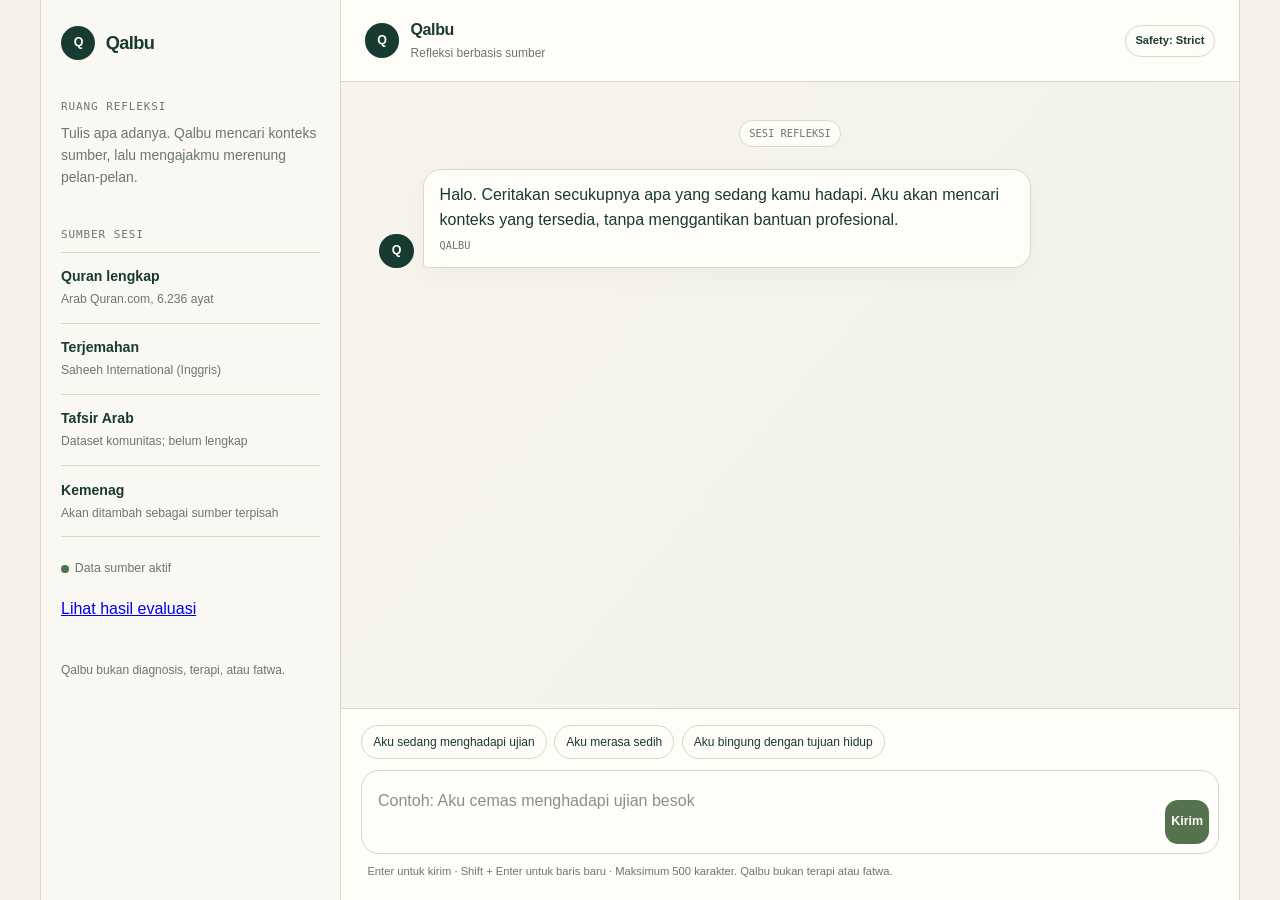
==== frontend/index.html @ 784495c4 "Build grounded Quran reflection RAG" ====
<!doctype html>
<html lang="id">
<head>
  <meta charset="utf-8"><meta name="viewport" content="width=device-width, initial-scale=1"><meta name="theme-color" content="#173A31"><meta name="google" content="notranslate">
  <title>Qalbu — Ruang refleksi</title>
  <style>
    :root{--canvas:#f4f1e9;--paper:#fffdf8;--ink:#173a31;--moss:#55724e;--mist:#e8efe2;--line:#d8d8cc;--muted:#6b776f;--alert:#8a4a44}*{box-sizing:border-box}html{background:var(--canvas)}body{margin:0;color:var(--ink);font:16px/1.55 Geist,ui-sans-serif,sans-serif}button,textarea{font:inherit}button{cursor:pointer}button:focus-visible,textarea:focus-visible{outline:3px solid #aabf9d;outline-offset:3px}.app{width:min(1200px,calc(100% - 48px));min-height:100dvh;margin:auto;display:grid;grid-template-columns:300px minmax(0,1fr);border-inline:1px solid var(--line);background:var(--paper)}
    .sidebar{padding:1.6rem 1.25rem;border-right:1px solid var(--line);background:#faf8f2}.brand{display:flex;align-items:center;gap:.65rem;color:var(--ink);font-weight:700;font-size:1.14rem;letter-spacing:-.035em;text-decoration:none}.brand-mark,.avatar{display:grid;place-items:center;flex:0 0 auto;width:2.15rem;height:2.15rem;border-radius:50%;background:var(--ink);color:var(--paper);font-size:.78rem;font-weight:700}.sidebar-title{margin:2.35rem 0 .55rem;color:var(--muted);font-family:"Geist Mono",monospace;font-size:.69rem;letter-spacing:.08em;text-transform:uppercase}.sidebar-copy{margin:0 0 1.5rem;color:var(--muted);font-size:.87rem}.source-list{margin:0;padding:0;list-style:none;border-top:1px solid var(--line)}.source-list li{padding:.85rem 0;border-bottom:1px solid var(--line)}.source-list strong,.source-list span{display:block}.source-list strong{font-size:.88rem;font-weight:600}.source-list span{margin-top:.14rem;color:var(--muted);font-size:.76rem}.source-state{display:inline-flex;align-items:center;gap:.38rem;margin-top:1.4rem;color:var(--muted);font-size:.77rem}.dot{width:.48rem;height:.48rem;border-radius:50%;background:var(--moss)}.sidebar-foot{margin-top:2.5rem;color:var(--muted);font-size:.75rem}
    .chat{min-width:0;display:grid;grid-template-rows:auto minmax(0,1fr) auto;min-height:100dvh}.chat-header{display:flex;align-items:center;justify-content:space-between;gap:1rem;min-height:82px;padding:1rem 1.5rem;border-bottom:1px solid var(--line)}.chat-person{display:flex;align-items:center;gap:.7rem;min-width:0}.chat-person h1{margin:0;font-size:1rem;letter-spacing:-.025em}.chat-person p{margin:.06rem 0 0;color:var(--muted);font-size:.75rem}.privacy{color:var(--muted);font-family:"Geist Mono",monospace;font-size:.67rem;white-space:nowrap}.conversation{min-height:0;overflow:auto;padding:clamp(1.3rem,3vw,2.4rem);background:linear-gradient(130deg,#f7f4ed,#f1f3eb)}.day{width:max-content;margin:0 auto 1.4rem;padding:.25rem .6rem;border:1px solid var(--line);border-radius:999px;color:var(--muted);background:var(--paper);font-family:"Geist Mono",monospace;font-size:.65rem}
    .message-row{display:flex;align-items:flex-end;gap:.55rem;margin:.8rem 0;animation:arrive .2s ease both}.message-row.user{justify-content:flex-end}.bubble{max-width:min(78%,38rem);border:1px solid var(--line);border-radius:18px 18px 18px 4px;background:var(--paper);padding:.82rem 1rem;box-shadow:0 8px 24px rgba(23,58,49,.04)}.user .bubble{border-color:var(--moss);border-radius:18px 18px 4px 18px;background:var(--moss);color:#fffdf8;box-shadow:none}.bubble p{margin:0;white-space:pre-wrap}.meta{display:block;margin-top:.35rem;color:var(--muted);font-family:ui-monospace,monospace;font-size:.64rem}.user .meta{color:#e0ebd8;text-align:right}.response-kicker{margin-bottom:.35rem;color:var(--moss);font-family:ui-monospace,monospace;font-size:.67rem;letter-spacing:.06em;text-transform:uppercase}.references{margin-top:1rem;padding-top:.75rem;border-top:1px solid var(--line)}.references-title{color:var(--muted);font-size:.72rem;font-weight:600}.reference{display:flex;justify-content:space-between;gap:1rem;padding:.55rem 0;border-bottom:1px solid #ece9df;font-size:.8rem}.reference small{color:var(--muted);font-family:ui-monospace,monospace;white-space:nowrap}.evidence{margin-top:.8rem;border:1px solid var(--line);border-radius:12px;background:#faf9f4;overflow:hidden}.evidence-head{display:flex;justify-content:space-between;gap:1rem;padding:.65rem .75rem;border-bottom:1px solid var(--line);font-size:.78rem;font-weight:600}.evidence-head small{color:var(--muted);font-family:ui-monospace,monospace;font-size:.67rem}.arabic{margin:0;padding:.9rem .85rem;color:#173a31;border-bottom:1px solid var(--line);font-family:"Noto Naskh Arabic",Amiri,serif;font-size:1.6rem;line-height:2.1;text-align:right}.translation{margin:0;padding:.8rem .85rem;border-bottom:1px solid var(--line);color:#30483f;line-height:1.7}.tafsir{padding:.7rem .85rem}.tafsir summary{color:var(--muted);cursor:pointer;font-size:.75rem;font-weight:600}.tafsir p{margin:.55rem 0 0;color:#30483f;line-height:1.7}.evidence-status{display:block;padding:.5rem .75rem;color:var(--muted);background:#f2f1eb;font-size:.68rem}.crisis{border-left:4px solid var(--alert);background:#f5e7e3}.safety-status{display:inline-flex;align-items:center;min-height:32px;padding:.3rem .6rem;border:1px solid var(--line);border-radius:999px;color:var(--ink);font-size:.7rem;font-weight:600}
    .composer{padding:1rem 1.25rem 1.25rem;border-top:1px solid var(--line);background:var(--paper)}.suggestions{display:flex;flex-wrap:wrap;gap:.45rem;margin:0 0 .7rem}.suggestion{min-height:34px;border:1px solid var(--line);border-radius:999px;background:transparent;color:var(--ink);padding:.26rem .7rem;font-size:.75rem}.suggestion:hover{border-color:var(--moss);background:var(--mist)}.composer-box{display:flex;align-items:flex-end;gap:.7rem;padding:.55rem;border:1px solid var(--line);border-radius:18px;background:#fffefa}textarea{display:block;flex:1;min-height:44px;max-height:150px;resize:none;border:0;outline:0;background:transparent;color:var(--ink);padding:.55rem .45rem;line-height:1.45}textarea::placeholder{color:#879087;opacity:1}.send{display:grid;place-items:center;min-width:44px;min-height:44px;border:0;border-radius:13px;background:var(--moss);color:#fffdf8;font-size:.78rem;font-weight:700;transition:transform .12s ease,opacity .12s ease}.send:active{transform:translateY(1px)}.send:disabled{cursor:wait;opacity:.6}.hint{display:block;margin:.55rem .4rem 0;color:var(--muted);font-size:.7rem}.error{color:var(--alert)}.retry{margin-top:.75rem;min-height:34px;border:1px solid #be857e;border-radius:9px;background:transparent;color:var(--alert);padding:.35rem .65rem;font-size:.78rem}.skeleton .bone{height:.72rem;margin:.55rem 0;border-radius:99px;background:linear-gradient(90deg,#e6e9df,#f1f2ed,#e6e9df);background-size:200% 100%;animation:shimmer 1.8s ease infinite}.skeleton .bone:nth-child(2){width:84%}.skeleton .bone:nth-child(3){width:58%}@keyframes arrive{from{opacity:0;transform:translateY(8px)}to{opacity:1;transform:translateY(0)}}@keyframes shimmer{to{background-position:-200% 0}}
    @media(max-width:767px){.app{width:100%;display:block;border:0}.sidebar{display:none}.chat{min-height:100dvh}.chat-header{min-height:72px;padding-inline:1rem}.privacy{display:none}.conversation{padding:1rem}.bubble{max-width:88%}.composer{padding:.75rem}.suggestions{flex-wrap:nowrap;overflow:auto;padding-bottom:.15rem}.suggestion{white-space:nowrap;flex:0 0 auto}}@media(prefers-reduced-motion:reduce){*,*::before,*::after{animation-duration:.01ms!important;transition-duration:.01ms!important}}.sr-only{position:absolute;width:1px;height:1px;padding:0;margin:-1px;overflow:hidden;clip:rect(0,0,0,0);white-space:nowrap;border:0}
  </style>
</head>
<body>
  <main class="app">
    <aside class="sidebar" aria-label="Informasi Qalbu">
      <a class="brand" href="/" aria-label="Qalbu, beranda"><span class="brand-mark">Q</span>Qalbu</a>
      <p class="sidebar-title">Ruang refleksi</p><p class="sidebar-copy">Tulis apa adanya. Qalbu mencari konteks sumber, lalu mengajakmu merenung pelan-pelan.</p>
      <p class="sidebar-title">Sumber sesi</p>
      <ul class="source-list"><li><strong>Quran lengkap</strong><span>Arab Quran.com, 6.236 ayat</span></li><li><strong>Terjemahan</strong><span>Saheeh International (Inggris)</span></li><li><strong>Tafsir Arab</strong><span>Dataset komunitas; belum lengkap</span></li><li><strong>Kemenag</strong><span>Akan ditambah sebagai sumber terpisah</span></li></ul>
      <span class="source-state"><i class="dot" aria-hidden="true"></i>Data sumber aktif</span><p><a href="/evaluation.html">Lihat hasil evaluasi</a></p><p class="sidebar-foot">Qalbu bukan diagnosis, terapi, atau fatwa.</p>
    </aside>
    <section class="chat" aria-labelledby="chat-title">
      <header class="chat-header"><div class="chat-person"><span class="avatar" aria-hidden="true">Q</span><div><h1 id="chat-title">Qalbu</h1><p>Refleksi berbasis sumber</p></div></div><span class="safety-status">Safety: Strict</span></header>
      <div class="conversation" id="conversation" aria-live="polite"><div class="day">SESI REFLEKSI</div><article class="message-row assistant"><span class="avatar" aria-hidden="true">Q</span><div class="bubble"><p>Halo. Ceritakan secukupnya apa yang sedang kamu hadapi. Aku akan mencari konteks yang tersedia, tanpa menggantikan bantuan profesional.</p><small class="meta">QALBU</small></div></article><div id="result"></div></div>
      <form class="composer" id="chat-form"><div class="suggestions" aria-label="Contoh refleksi"><button class="suggestion" type="button">Aku sedang menghadapi ujian</button><button class="suggestion" type="button">Aku merasa sedih</button><button class="suggestion" type="button">Aku bingung dengan tujuan hidup</button></div><label class="sr-only" for="message">Ceritakan secukupnya</label><div class="composer-box"><textarea id="message" name="message" maxlength="500" placeholder="Contoh: Aku cemas menghadapi ujian besok"></textarea><button class="send" id="send" type="submit" aria-label="Kirim refleksi">Kirim</button></div><span class="hint">Enter untuk kirim · Shift + Enter untuk baris baru · Maksimum 500 karakter. Qalbu bukan terapi atau fatwa.</span></form>
    </section>
  </main>
  <script>
    const form=document.querySelector('#chat-form'),message=document.querySelector('#message'),send=document.querySelector('#send'),result=document.querySelector('#result'),conversation=document.querySelector('#conversation');let lastMessage='',pendingRow=null,history=[];
    function resize(){message.style.height='auto';message.style.height=Math.min(150,Math.max(44,message.scrollHeight))+'px'}function scrollToLatest(){conversation.scrollTop=conversation.scrollHeight}function row(kind){const item=document.createElement('article');item.className='message-row '+kind;return item}
    function addUser(text){const item=row('user'),bubble=document.createElement('div'),copy=document.createElement('p'),meta=document.createElement('small');bubble.className='bubble';copy.textContent=text;meta.className='meta';meta.textContent='KAMU';bubble.append(copy,meta);item.append(bubble);result.before(item);scrollToLatest()}
    function clearPending(){if(pendingRow){pendingRow.remove();pendingRow=null}}
    function loading(){clearPending();const item=row('assistant'),avatar=document.createElement('span'),bubble=document.createElement('div');avatar.className='avatar';avatar.setAttribute('aria-hidden','true');avatar.textContent='Q';bubble.className='bubble skeleton';bubble.setAttribute('aria-label','Qalbu sedang menyiapkan refleksi');bubble.innerHTML='<div class="bone"></div><div class="bone"></div><div class="bone"></div>';item.append(avatar,bubble);result.before(item);pendingRow=item;scrollToLatest()}
    function renderResponse(data){clearPending();const item=row('assistant'),avatar=document.createElement('span'),bubble=document.createElement('div'),kicker=document.createElement('div'),answer=document.createElement('p'),meta=document.createElement('small'),references=data.references||[],evidence=data.evidence||[],hasSources=references.length>0||evidence.length>0||Boolean(data.safety_note);avatar.className='avatar';avatar.setAttribute('aria-hidden','true');avatar.textContent='Q';bubble.className='bubble';kicker.className='response-kicker';kicker.textContent='Ruang refleksi';answer.className='reflection-text';answer.textContent=data.answer||'';bubble.append(kicker,answer);if(hasSources){const refs=document.createElement('section'),title=document.createElement('div');refs.className='references';title.className='references-title';title.textContent='Dasar refleksi';refs.append(title);references.forEach(ref=>{const reference=document.createElement('div'),name=document.createElement('span'),ayah=document.createElement('small');reference.className='reference';name.textContent=ref.surah_name;ayah.textContent=ref.ayah_start===ref.ayah_end?'Ayat '+ref.ayah_start:'Ayat '+ref.ayah_start+'–'+ref.ayah_end;reference.append(name,ayah);refs.append(reference)});evidence.forEach(source=>{const card=document.createElement('section'),head=document.createElement('div'),name=document.createElement('span'),ayah=document.createElement('small'),arabic=document.createElement('blockquote'),translation=document.createElement('p'),tafsir=document.createElement('details'),summary=document.createElement('summary'),tafsirText=document.createElement('p'),status=document.createElement('small');card.className='evidence';head.className='evidence-head';name.textContent='Al-Qur’an · '+source.surah_name;ayah.textContent=source.surah_number+':'+source.ayah_start+(source.ayah_end!==source.ayah_start?'–'+source.ayah_end:'');head.append(name,ayah);arabic.className='arabic';arabic.lang='ar';arabic.dir='rtl';arabic.translate=false;arabic.textContent=source.arabic_text||'Teks Arab tidak tersedia pada sumber ini.';translation.className='translation';translation.lang=source.translation_language||'en';translation.textContent=source.translation?(source.translation_name||'English translation')+': '+source.translation:'Translation belum tersedia pada sumber ini.';tafsir.className='tafsir';summary.textContent='Baca tafsir sumber';tafsirText.textContent=source.tafsir||'Tafsir tidak tersedia pada sumber ini.';tafsir.append(summary,tafsirText);status.className='evidence-status';status.textContent=source.source_status;card.append(head,arabic,translation,tafsir,status);refs.append(card)});if(data.safety_note){const note=document.createElement('small');note.className='evidence-status';note.textContent=data.safety_note;refs.append(note)}bubble.append(refs)}meta.className='meta';meta.textContent='QALBU';bubble.append(meta);item.append(avatar,bubble);result.before(item);scrollToLatest()}
    function renderError(text){clearPending();const item=row('assistant'),avatar=document.createElement('span'),bubble=document.createElement('div'),copy=document.createElement('p'),retry=document.createElement('button');avatar.className='avatar';avatar.setAttribute('aria-hidden','true');avatar.textContent='Q';bubble.className='bubble error';copy.textContent=text;retry.className='retry';retry.type='button';retry.textContent='Coba lagi';retry.onclick=()=>submit(lastMessage);bubble.append(copy,retry);item.append(avatar,bubble);result.before(item);scrollToLatest()}
    function renderCrisis(data){clearPending();const item=row('assistant'),avatar=document.createElement('span'),bubble=document.createElement('div'),title=document.createElement('strong'),copy=document.createElement('p');avatar.className='avatar';avatar.setAttribute('aria-hidden','true');avatar.textContent='Q';bubble.className='bubble crisis';bubble.setAttribute('role','alert');title.textContent='Bantuan segera';copy.textContent=data.message;if(data.tel){const call=document.createElement('a');call.className='retry';call.href=data.tel;call.textContent='Hubungi '+data.crisis_line;bubble.append(title,copy,call)}else{bubble.append(title,copy)}item.append(avatar,bubble);result.before(item);title.tabIndex=-1;title.focus();scrollToLatest()}
    function remember(userText,assistantText){history.push({role:'user',content:userText},{role:'assistant',content:assistantText});history=history.slice(-3)}
    async function consumeSSE(response,onEvent){if(!response.ok)throw Error('Permintaan belum bisa diproses.');const reader=response.body.getReader(),decoder=new TextDecoder();let buffer='';while(true){const {value,done}=await reader.read();buffer+=decoder.decode(value||new Uint8Array(),{stream:!done});let boundary;while((boundary=buffer.indexOf('\n\n'))>=0){const block=buffer.slice(0,boundary);buffer=buffer.slice(boundary+2);let event='message',data='{}';block.split('\n').forEach(line=>{if(line.startsWith('event:'))event=line.slice(6).trim();if(line.startsWith('data:'))data=line.slice(5).trim()});onEvent(event,JSON.parse(data))}if(done)break}}
    async function submit(value){const text=(value||message.value).trim();if(!text)return;const recentHistory=history.slice(-3);let settled=false;lastMessage=text;message.value='';resize();send.disabled=true;addUser(text);loading();try{const response=await fetch('/api/v1/chat',{method:'POST',headers:{'Content-Type':'application/json','Accept':'text/event-stream'},body:JSON.stringify({message:text,lang:'id',tone:'lembut',max_tokens:72,history:recentHistory,show_sources:false})});await consumeSSE(response,(event,data)=>{if(event==='response'){renderResponse(data);remember(text,data.answer||'');settled=true}else if(event==='fallback'){renderResponse({answer:data.message});remember(text,data.message||'');settled=true}else if(event==='crisis'){renderCrisis(data);settled=true}else if(event==='reflection_unavailable'){renderResponse({answer:data.message||'Refleksi belum tersedia. Coba lagi beberapa saat.'});settled=true}else if(event==='error'){renderError(data.message||'Terjadi kendala. Coba lagi.');settled=true}else if(event==='done'&&!settled){renderError('Refleksi belum tersedia. Coba lagi.');settled=true}})}catch(error){renderError(error.message||'Terjadi kendala. Coba lagi.')}finally{send.disabled=false;message.focus()}}
    form.addEventListener('submit',event=>{event.preventDefault();submit()});message.addEventListener('input',resize);message.addEventListener('keydown',event=>{if(event.key==='Enter'&&!event.shiftKey){event.preventDefault();submit()}});document.querySelectorAll('.suggestion').forEach(button=>button.addEventListener('click',()=>{message.value=button.textContent;resize();message.focus()}));resize();
  </script>
</body>
</html>
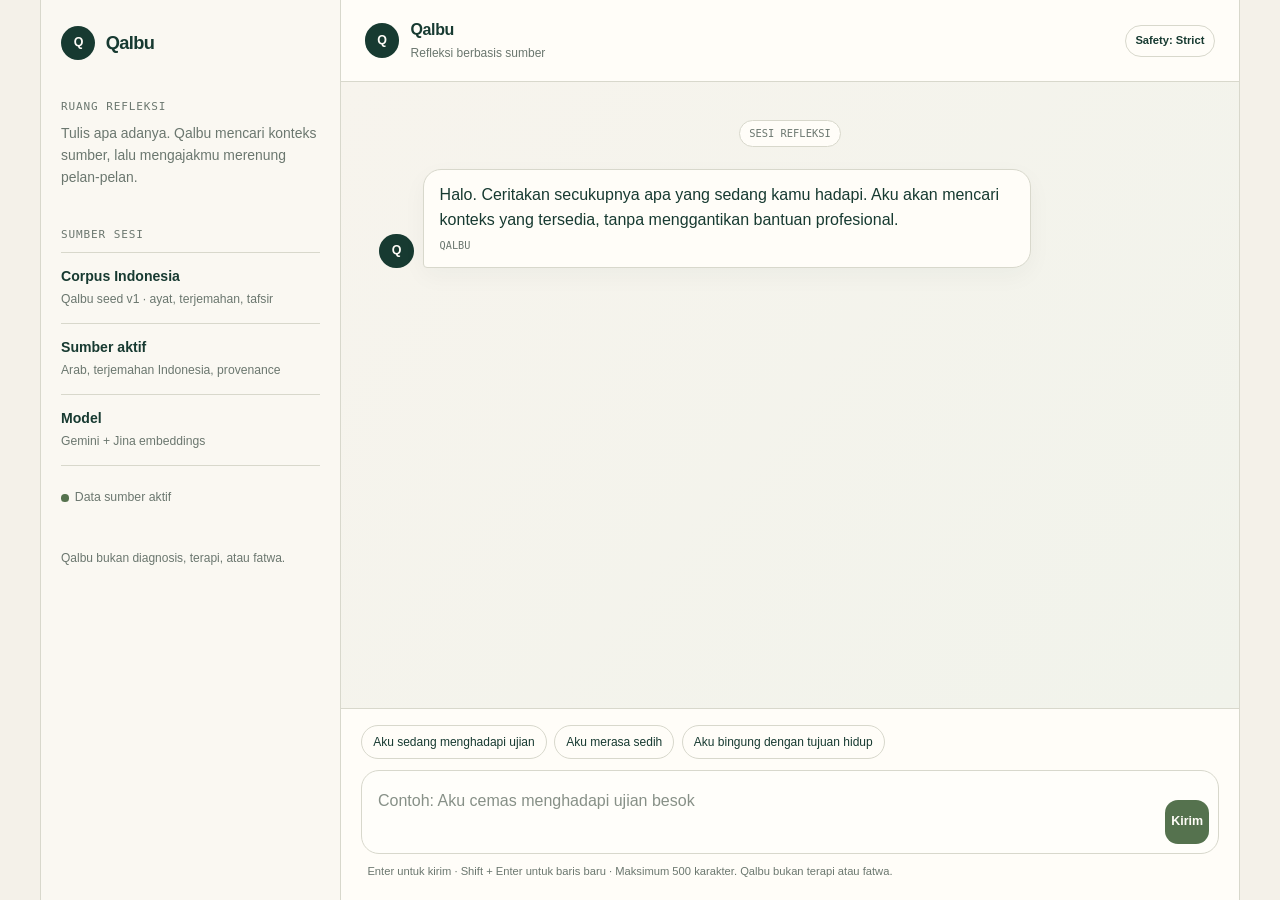
==== commit aadf066c: "Simplify Qalbu to Indonesian MVP" ====
--- a/frontend/index.html
+++ b/frontend/index.html
@@ -4,11 +4,11 @@
   <meta charset="utf-8"><meta name="viewport" content="width=device-width, initial-scale=1"><meta name="theme-color" content="#173A31"><meta name="google" content="notranslate">
   <title>Qalbu — Ruang refleksi</title>
   <style>
-    :root{--canvas:#f4f1e9;--paper:#fffdf8;--ink:#173a31;--moss:#55724e;--mist:#e8efe2;--line:#d8d8cc;--muted:#6b776f;--alert:#8a4a44}*{box-sizing:border-box}html{background:var(--canvas)}body{margin:0;color:var(--ink);font:16px/1.55 Geist,ui-sans-serif,sans-serif}button,textarea{font:inherit}button{cursor:pointer}button:focus-visible,textarea:focus-visible{outline:3px solid #aabf9d;outline-offset:3px}.app{width:min(1200px,calc(100% - 48px));min-height:100dvh;margin:auto;display:grid;grid-template-columns:300px minmax(0,1fr);border-inline:1px solid var(--line);background:var(--paper)}
+    :root{--canvas:#f4f1e9;--paper:#fffdf8;--ink:#173a31;--moss:#55724e;--mist:#e8efe2;--line:#d8d8cc;--muted:#6b776f;--alert:#8a4a44}*{box-sizing:border-box}html{max-width:100%;overflow-x:hidden;background:var(--canvas)}body{max-width:100%;margin:0;overflow-x:hidden;color:var(--ink);font:16px/1.55 Geist,ui-sans-serif,sans-serif}button,textarea{font:inherit}button{cursor:pointer}button:focus-visible,textarea:focus-visible{outline:3px solid #aabf9d;outline-offset:3px}.app{width:min(1200px,calc(100% - 48px));min-height:100dvh;margin:auto;display:grid;grid-template-columns:300px minmax(0,1fr);border-inline:1px solid var(--line);background:var(--paper)}
     .sidebar{padding:1.6rem 1.25rem;border-right:1px solid var(--line);background:#faf8f2}.brand{display:flex;align-items:center;gap:.65rem;color:var(--ink);font-weight:700;font-size:1.14rem;letter-spacing:-.035em;text-decoration:none}.brand-mark,.avatar{display:grid;place-items:center;flex:0 0 auto;width:2.15rem;height:2.15rem;border-radius:50%;background:var(--ink);color:var(--paper);font-size:.78rem;font-weight:700}.sidebar-title{margin:2.35rem 0 .55rem;color:var(--muted);font-family:"Geist Mono",monospace;font-size:.69rem;letter-spacing:.08em;text-transform:uppercase}.sidebar-copy{margin:0 0 1.5rem;color:var(--muted);font-size:.87rem}.source-list{margin:0;padding:0;list-style:none;border-top:1px solid var(--line)}.source-list li{padding:.85rem 0;border-bottom:1px solid var(--line)}.source-list strong,.source-list span{display:block}.source-list strong{font-size:.88rem;font-weight:600}.source-list span{margin-top:.14rem;color:var(--muted);font-size:.76rem}.source-state{display:inline-flex;align-items:center;gap:.38rem;margin-top:1.4rem;color:var(--muted);font-size:.77rem}.dot{width:.48rem;height:.48rem;border-radius:50%;background:var(--moss)}.sidebar-foot{margin-top:2.5rem;color:var(--muted);font-size:.75rem}
     .chat{min-width:0;display:grid;grid-template-rows:auto minmax(0,1fr) auto;min-height:100dvh}.chat-header{display:flex;align-items:center;justify-content:space-between;gap:1rem;min-height:82px;padding:1rem 1.5rem;border-bottom:1px solid var(--line)}.chat-person{display:flex;align-items:center;gap:.7rem;min-width:0}.chat-person h1{margin:0;font-size:1rem;letter-spacing:-.025em}.chat-person p{margin:.06rem 0 0;color:var(--muted);font-size:.75rem}.privacy{color:var(--muted);font-family:"Geist Mono",monospace;font-size:.67rem;white-space:nowrap}.conversation{min-height:0;overflow:auto;padding:clamp(1.3rem,3vw,2.4rem);background:linear-gradient(130deg,#f7f4ed,#f1f3eb)}.day{width:max-content;margin:0 auto 1.4rem;padding:.25rem .6rem;border:1px solid var(--line);border-radius:999px;color:var(--muted);background:var(--paper);font-family:"Geist Mono",monospace;font-size:.65rem}
     .message-row{display:flex;align-items:flex-end;gap:.55rem;margin:.8rem 0;animation:arrive .2s ease both}.message-row.user{justify-content:flex-end}.bubble{max-width:min(78%,38rem);border:1px solid var(--line);border-radius:18px 18px 18px 4px;background:var(--paper);padding:.82rem 1rem;box-shadow:0 8px 24px rgba(23,58,49,.04)}.user .bubble{border-color:var(--moss);border-radius:18px 18px 4px 18px;background:var(--moss);color:#fffdf8;box-shadow:none}.bubble p{margin:0;white-space:pre-wrap}.meta{display:block;margin-top:.35rem;color:var(--muted);font-family:ui-monospace,monospace;font-size:.64rem}.user .meta{color:#e0ebd8;text-align:right}.response-kicker{margin-bottom:.35rem;color:var(--moss);font-family:ui-monospace,monospace;font-size:.67rem;letter-spacing:.06em;text-transform:uppercase}.references{margin-top:1rem;padding-top:.75rem;border-top:1px solid var(--line)}.references-title{color:var(--muted);font-size:.72rem;font-weight:600}.reference{display:flex;justify-content:space-between;gap:1rem;padding:.55rem 0;border-bottom:1px solid #ece9df;font-size:.8rem}.reference small{color:var(--muted);font-family:ui-monospace,monospace;white-space:nowrap}.evidence{margin-top:.8rem;border:1px solid var(--line);border-radius:12px;background:#faf9f4;overflow:hidden}.evidence-head{display:flex;justify-content:space-between;gap:1rem;padding:.65rem .75rem;border-bottom:1px solid var(--line);font-size:.78rem;font-weight:600}.evidence-head small{color:var(--muted);font-family:ui-monospace,monospace;font-size:.67rem}.arabic{margin:0;padding:.9rem .85rem;color:#173a31;border-bottom:1px solid var(--line);font-family:"Noto Naskh Arabic",Amiri,serif;font-size:1.6rem;line-height:2.1;text-align:right}.translation{margin:0;padding:.8rem .85rem;border-bottom:1px solid var(--line);color:#30483f;line-height:1.7}.tafsir{padding:.7rem .85rem}.tafsir summary{color:var(--muted);cursor:pointer;font-size:.75rem;font-weight:600}.tafsir p{margin:.55rem 0 0;color:#30483f;line-height:1.7}.evidence-status{display:block;padding:.5rem .75rem;color:var(--muted);background:#f2f1eb;font-size:.68rem}.crisis{border-left:4px solid var(--alert);background:#f5e7e3}.safety-status{display:inline-flex;align-items:center;min-height:32px;padding:.3rem .6rem;border:1px solid var(--line);border-radius:999px;color:var(--ink);font-size:.7rem;font-weight:600}
-    .composer{padding:1rem 1.25rem 1.25rem;border-top:1px solid var(--line);background:var(--paper)}.suggestions{display:flex;flex-wrap:wrap;gap:.45rem;margin:0 0 .7rem}.suggestion{min-height:34px;border:1px solid var(--line);border-radius:999px;background:transparent;color:var(--ink);padding:.26rem .7rem;font-size:.75rem}.suggestion:hover{border-color:var(--moss);background:var(--mist)}.composer-box{display:flex;align-items:flex-end;gap:.7rem;padding:.55rem;border:1px solid var(--line);border-radius:18px;background:#fffefa}textarea{display:block;flex:1;min-height:44px;max-height:150px;resize:none;border:0;outline:0;background:transparent;color:var(--ink);padding:.55rem .45rem;line-height:1.45}textarea::placeholder{color:#879087;opacity:1}.send{display:grid;place-items:center;min-width:44px;min-height:44px;border:0;border-radius:13px;background:var(--moss);color:#fffdf8;font-size:.78rem;font-weight:700;transition:transform .12s ease,opacity .12s ease}.send:active{transform:translateY(1px)}.send:disabled{cursor:wait;opacity:.6}.hint{display:block;margin:.55rem .4rem 0;color:var(--muted);font-size:.7rem}.error{color:var(--alert)}.retry{margin-top:.75rem;min-height:34px;border:1px solid #be857e;border-radius:9px;background:transparent;color:var(--alert);padding:.35rem .65rem;font-size:.78rem}.skeleton .bone{height:.72rem;margin:.55rem 0;border-radius:99px;background:linear-gradient(90deg,#e6e9df,#f1f2ed,#e6e9df);background-size:200% 100%;animation:shimmer 1.8s ease infinite}.skeleton .bone:nth-child(2){width:84%}.skeleton .bone:nth-child(3){width:58%}@keyframes arrive{from{opacity:0;transform:translateY(8px)}to{opacity:1;transform:translateY(0)}}@keyframes shimmer{to{background-position:-200% 0}}
+    .composer{min-width:0;padding:1rem 1.25rem 1.25rem;border-top:1px solid var(--line);background:var(--paper)}.suggestions{display:flex;max-width:100%;flex-wrap:wrap;gap:.45rem;margin:0 0 .7rem}.suggestion{min-height:34px;border:1px solid var(--line);border-radius:999px;background:transparent;color:var(--ink);padding:.26rem .7rem;font-size:.75rem}.suggestion:hover{border-color:var(--moss);background:var(--mist)}.composer-box{display:flex;min-width:0;align-items:flex-end;gap:.7rem;padding:.55rem;border:1px solid var(--line);border-radius:18px;background:#fffefa}textarea{display:block;width:100%;min-width:0;flex:1;min-height:44px;max-height:150px;resize:none;border:0;outline:0;background:transparent;color:var(--ink);padding:.55rem .45rem;line-height:1.45}textarea::placeholder{color:#879087;opacity:1}.send{display:grid;place-items:center;min-width:44px;min-height:44px;border:0;border-radius:13px;background:var(--moss);color:#fffdf8;font-size:.78rem;font-weight:700;transition:transform .12s ease,opacity .12s ease}.send:active{transform:translateY(1px)}.send:disabled{cursor:wait;opacity:.6}.hint{display:block;margin:.55rem .4rem 0;color:var(--muted);font-size:.7rem}.error{color:var(--alert)}.retry{margin-top:.75rem;min-height:34px;border:1px solid #be857e;border-radius:9px;background:transparent;color:var(--alert);padding:.35rem .65rem;font-size:.78rem}.skeleton .bone{height:.72rem;margin:.55rem 0;border-radius:99px;background:linear-gradient(90deg,#e6e9df,#f1f2ed,#e6e9df);background-size:200% 100%;animation:shimmer 1.8s ease infinite}.skeleton .bone:nth-child(2){width:84%}.skeleton .bone:nth-child(3){width:58%}@keyframes arrive{from{opacity:0;transform:translateY(8px)}to{opacity:1;transform:translateY(0)}}@keyframes shimmer{to{background-position:-200% 0}}
     @media(max-width:767px){.app{width:100%;display:block;border:0}.sidebar{display:none}.chat{min-height:100dvh}.chat-header{min-height:72px;padding-inline:1rem}.privacy{display:none}.conversation{padding:1rem}.bubble{max-width:88%}.composer{padding:.75rem}.suggestions{flex-wrap:nowrap;overflow:auto;padding-bottom:.15rem}.suggestion{white-space:nowrap;flex:0 0 auto}}@media(prefers-reduced-motion:reduce){*,*::before,*::after{animation-duration:.01ms!important;transition-duration:.01ms!important}}.sr-only{position:absolute;width:1px;height:1px;padding:0;margin:-1px;overflow:hidden;clip:rect(0,0,0,0);white-space:nowrap;border:0}
   </style>
 </head>
@@ -18,8 +18,8 @@
       <a class="brand" href="/" aria-label="Qalbu, beranda"><span class="brand-mark">Q</span>Qalbu</a>
       <p class="sidebar-title">Ruang refleksi</p><p class="sidebar-copy">Tulis apa adanya. Qalbu mencari konteks sumber, lalu mengajakmu merenung pelan-pelan.</p>
       <p class="sidebar-title">Sumber sesi</p>
-      <ul class="source-list"><li><strong>Quran lengkap</strong><span>Arab Quran.com, 6.236 ayat</span></li><li><strong>Terjemahan</strong><span>Saheeh International (Inggris)</span></li><li><strong>Tafsir Arab</strong><span>Dataset komunitas; belum lengkap</span></li><li><strong>Kemenag</strong><span>Akan ditambah sebagai sumber terpisah</span></li></ul>
-      <span class="source-state"><i class="dot" aria-hidden="true"></i>Data sumber aktif</span><p><a href="/evaluation.html">Lihat hasil evaluasi</a></p><p class="sidebar-foot">Qalbu bukan diagnosis, terapi, atau fatwa.</p>
+      <ul class="source-list"><li><strong>Corpus Indonesia</strong><span>Qalbu seed v1 · ayat, terjemahan, tafsir</span></li><li><strong>Sumber aktif</strong><span>Arab, terjemahan Indonesia, provenance</span></li><li><strong>Model</strong><span>Gemini + Jina embeddings</span></li></ul>
+      <span class="source-state"><i class="dot" aria-hidden="true"></i>Data sumber aktif</span><p class="sidebar-foot">Qalbu bukan diagnosis, terapi, atau fatwa.</p>
     </aside>
     <section class="chat" aria-labelledby="chat-title">
       <header class="chat-header"><div class="chat-person"><span class="avatar" aria-hidden="true">Q</span><div><h1 id="chat-title">Qalbu</h1><p>Refleksi berbasis sumber</p></div></div><span class="safety-status">Safety: Strict</span></header>
@@ -28,17 +28,16 @@
     </section>
   </main>
   <script>
-    const form=document.querySelector('#chat-form'),message=document.querySelector('#message'),send=document.querySelector('#send'),result=document.querySelector('#result'),conversation=document.querySelector('#conversation');let lastMessage='',pendingRow=null,history=[];
+    const form=document.querySelector('#chat-form'),message=document.querySelector('#message'),send=document.querySelector('#send'),result=document.querySelector('#result'),conversation=document.querySelector('#conversation');let lastMessage='',pendingRow=null;
     function resize(){message.style.height='auto';message.style.height=Math.min(150,Math.max(44,message.scrollHeight))+'px'}function scrollToLatest(){conversation.scrollTop=conversation.scrollHeight}function row(kind){const item=document.createElement('article');item.className='message-row '+kind;return item}
     function addUser(text){const item=row('user'),bubble=document.createElement('div'),copy=document.createElement('p'),meta=document.createElement('small');bubble.className='bubble';copy.textContent=text;meta.className='meta';meta.textContent='KAMU';bubble.append(copy,meta);item.append(bubble);result.before(item);scrollToLatest()}
     function clearPending(){if(pendingRow){pendingRow.remove();pendingRow=null}}
     function loading(){clearPending();const item=row('assistant'),avatar=document.createElement('span'),bubble=document.createElement('div');avatar.className='avatar';avatar.setAttribute('aria-hidden','true');avatar.textContent='Q';bubble.className='bubble skeleton';bubble.setAttribute('aria-label','Qalbu sedang menyiapkan refleksi');bubble.innerHTML='<div class="bone"></div><div class="bone"></div><div class="bone"></div>';item.append(avatar,bubble);result.before(item);pendingRow=item;scrollToLatest()}
-    function renderResponse(data){clearPending();const item=row('assistant'),avatar=document.createElement('span'),bubble=document.createElement('div'),kicker=document.createElement('div'),answer=document.createElement('p'),meta=document.createElement('small'),references=data.references||[],evidence=data.evidence||[],hasSources=references.length>0||evidence.length>0||Boolean(data.safety_note);avatar.className='avatar';avatar.setAttribute('aria-hidden','true');avatar.textContent='Q';bubble.className='bubble';kicker.className='response-kicker';kicker.textContent='Ruang refleksi';answer.className='reflection-text';answer.textContent=data.answer||'';bubble.append(kicker,answer);if(hasSources){const refs=document.createElement('section'),title=document.createElement('div');refs.className='references';title.className='references-title';title.textContent='Dasar refleksi';refs.append(title);references.forEach(ref=>{const reference=document.createElement('div'),name=document.createElement('span'),ayah=document.createElement('small');reference.className='reference';name.textContent=ref.surah_name;ayah.textContent=ref.ayah_start===ref.ayah_end?'Ayat '+ref.ayah_start:'Ayat '+ref.ayah_start+'–'+ref.ayah_end;reference.append(name,ayah);refs.append(reference)});evidence.forEach(source=>{const card=document.createElement('section'),head=document.createElement('div'),name=document.createElement('span'),ayah=document.createElement('small'),arabic=document.createElement('blockquote'),translation=document.createElement('p'),tafsir=document.createElement('details'),summary=document.createElement('summary'),tafsirText=document.createElement('p'),status=document.createElement('small');card.className='evidence';head.className='evidence-head';name.textContent='Al-Qur’an · '+source.surah_name;ayah.textContent=source.surah_number+':'+source.ayah_start+(source.ayah_end!==source.ayah_start?'–'+source.ayah_end:'');head.append(name,ayah);arabic.className='arabic';arabic.lang='ar';arabic.dir='rtl';arabic.translate=false;arabic.textContent=source.arabic_text||'Teks Arab tidak tersedia pada sumber ini.';translation.className='translation';translation.lang=source.translation_language||'en';translation.textContent=source.translation?(source.translation_name||'English translation')+': '+source.translation:'Translation belum tersedia pada sumber ini.';tafsir.className='tafsir';summary.textContent='Baca tafsir sumber';tafsirText.textContent=source.tafsir||'Tafsir tidak tersedia pada sumber ini.';tafsir.append(summary,tafsirText);status.className='evidence-status';status.textContent=source.source_status;card.append(head,arabic,translation,tafsir,status);refs.append(card)});if(data.safety_note){const note=document.createElement('small');note.className='evidence-status';note.textContent=data.safety_note;refs.append(note)}bubble.append(refs)}meta.className='meta';meta.textContent='QALBU';bubble.append(meta);item.append(avatar,bubble);result.before(item);scrollToLatest()}
+    function renderResponse(data){clearPending();const item=row('assistant'),avatar=document.createElement('span'),bubble=document.createElement('div'),kicker=document.createElement('div'),answer=document.createElement('p'),meta=document.createElement('small'),references=data.references||[],evidence=data.evidence||[],hasSources=references.length>0||evidence.length>0||Boolean(data.safety_note);avatar.className='avatar';avatar.setAttribute('aria-hidden','true');avatar.textContent='Q';bubble.className='bubble';kicker.className='response-kicker';kicker.textContent='Ruang refleksi';answer.className='reflection-text';answer.textContent=data.answer||'';bubble.append(kicker,answer);if(hasSources){const refs=document.createElement('section'),title=document.createElement('div');refs.className='references';title.className='references-title';title.textContent='Dasar refleksi';refs.append(title);references.forEach(ref=>{const reference=document.createElement('div'),name=document.createElement('span'),ayah=document.createElement('small');reference.className='reference';name.textContent=ref.surah_name;ayah.textContent=ref.ayah_start===ref.ayah_end?'Ayat '+ref.ayah_start:'Ayat '+ref.ayah_start+'–'+ref.ayah_end;reference.append(name,ayah);refs.append(reference)});evidence.forEach(source=>{const card=document.createElement('section'),head=document.createElement('div'),name=document.createElement('span'),ayah=document.createElement('small'),arabic=document.createElement('blockquote'),translation=document.createElement('p'),tafsir=document.createElement('details'),summary=document.createElement('summary'),tafsirText=document.createElement('p'),status=document.createElement('small');const defaultTranslationName='Terjemahan Indonesia';const missingTranslation='Terjemahan Indonesia belum tersedia pada sumber ini.';card.className='evidence';head.className='evidence-head';name.textContent='Al-Qur’an · '+source.surah_name;ayah.textContent=source.surah_number+':'+source.ayah_start+(source.ayah_end!==source.ayah_start?'–'+source.ayah_end:'');head.append(name,ayah);arabic.className='arabic';arabic.lang='ar';arabic.dir='rtl';arabic.translate=false;arabic.textContent=source.arabic_text||'Teks Arab tidak tersedia pada sumber ini.';translation.className='translation';translation.lang='id';translation.textContent=source.translation?(source.translation_name||defaultTranslationName)+': '+source.translation:missingTranslation;tafsir.className='tafsir';summary.textContent='Baca tafsir sumber';tafsirText.textContent=source.tafsir||'Tafsir tidak tersedia pada sumber ini.';tafsir.append(summary,tafsirText);status.className='evidence-status';status.textContent=source.source_status;card.append(head,arabic,translation,tafsir,status);refs.append(card)});if(data.safety_note){const note=document.createElement('small');note.className='evidence-status';note.textContent=data.safety_note;refs.append(note)}bubble.append(refs)}meta.className='meta';meta.textContent='QALBU';bubble.append(meta);item.append(avatar,bubble);result.before(item);scrollToLatest()}
     function renderError(text){clearPending();const item=row('assistant'),avatar=document.createElement('span'),bubble=document.createElement('div'),copy=document.createElement('p'),retry=document.createElement('button');avatar.className='avatar';avatar.setAttribute('aria-hidden','true');avatar.textContent='Q';bubble.className='bubble error';copy.textContent=text;retry.className='retry';retry.type='button';retry.textContent='Coba lagi';retry.onclick=()=>submit(lastMessage);bubble.append(copy,retry);item.append(avatar,bubble);result.before(item);scrollToLatest()}
     function renderCrisis(data){clearPending();const item=row('assistant'),avatar=document.createElement('span'),bubble=document.createElement('div'),title=document.createElement('strong'),copy=document.createElement('p');avatar.className='avatar';avatar.setAttribute('aria-hidden','true');avatar.textContent='Q';bubble.className='bubble crisis';bubble.setAttribute('role','alert');title.textContent='Bantuan segera';copy.textContent=data.message;if(data.tel){const call=document.createElement('a');call.className='retry';call.href=data.tel;call.textContent='Hubungi '+data.crisis_line;bubble.append(title,copy,call)}else{bubble.append(title,copy)}item.append(avatar,bubble);result.before(item);title.tabIndex=-1;title.focus();scrollToLatest()}
-    function remember(userText,assistantText){history.push({role:'user',content:userText},{role:'assistant',content:assistantText});history=history.slice(-3)}
     async function consumeSSE(response,onEvent){if(!response.ok)throw Error('Permintaan belum bisa diproses.');const reader=response.body.getReader(),decoder=new TextDecoder();let buffer='';while(true){const {value,done}=await reader.read();buffer+=decoder.decode(value||new Uint8Array(),{stream:!done});let boundary;while((boundary=buffer.indexOf('\n\n'))>=0){const block=buffer.slice(0,boundary);buffer=buffer.slice(boundary+2);let event='message',data='{}';block.split('\n').forEach(line=>{if(line.startsWith('event:'))event=line.slice(6).trim();if(line.startsWith('data:'))data=line.slice(5).trim()});onEvent(event,JSON.parse(data))}if(done)break}}
-    async function submit(value){const text=(value||message.value).trim();if(!text)return;const recentHistory=history.slice(-3);let settled=false;lastMessage=text;message.value='';resize();send.disabled=true;addUser(text);loading();try{const response=await fetch('/api/v1/chat',{method:'POST',headers:{'Content-Type':'application/json','Accept':'text/event-stream'},body:JSON.stringify({message:text,lang:'id',tone:'lembut',max_tokens:72,history:recentHistory,show_sources:false})});await consumeSSE(response,(event,data)=>{if(event==='response'){renderResponse(data);remember(text,data.answer||'');settled=true}else if(event==='fallback'){renderResponse({answer:data.message});remember(text,data.message||'');settled=true}else if(event==='crisis'){renderCrisis(data);settled=true}else if(event==='reflection_unavailable'){renderResponse({answer:data.message||'Refleksi belum tersedia. Coba lagi beberapa saat.'});settled=true}else if(event==='error'){renderError(data.message||'Terjadi kendala. Coba lagi.');settled=true}else if(event==='done'&&!settled){renderError('Refleksi belum tersedia. Coba lagi.');settled=true}})}catch(error){renderError(error.message||'Terjadi kendala. Coba lagi.')}finally{send.disabled=false;message.focus()}}
+    async function submit(value){const text=(value||message.value).trim();if(!text)return;let settled=false;lastMessage=text;message.value='';resize();send.disabled=true;addUser(text);loading();try{const response=await fetch('/api/v1/chat',{method:'POST',headers:{'Content-Type':'application/json','Accept':'text/event-stream'},body:JSON.stringify({message:text})});await consumeSSE(response,(event,data)=>{if(event==='response'){renderResponse(data);settled=true}else if(event==='crisis'){renderCrisis(data);settled=true}else if(event==='error'){renderError(data.message||'Terjadi kendala. Coba lagi.');settled=true}else if(event==='done'&&!settled){renderError('Refleksi belum tersedia. Coba lagi.');settled=true}})}catch(error){renderError(error.message||'Terjadi kendala. Coba lagi.')}finally{send.disabled=false;message.focus()}}
     form.addEventListener('submit',event=>{event.preventDefault();submit()});message.addEventListener('input',resize);message.addEventListener('keydown',event=>{if(event.key==='Enter'&&!event.shiftKey){event.preventDefault();submit()}});document.querySelectorAll('.suggestion').forEach(button=>button.addEventListener('click',()=>{message.value=button.textContent;resize();message.focus()}));resize();
   </script>
 </body>
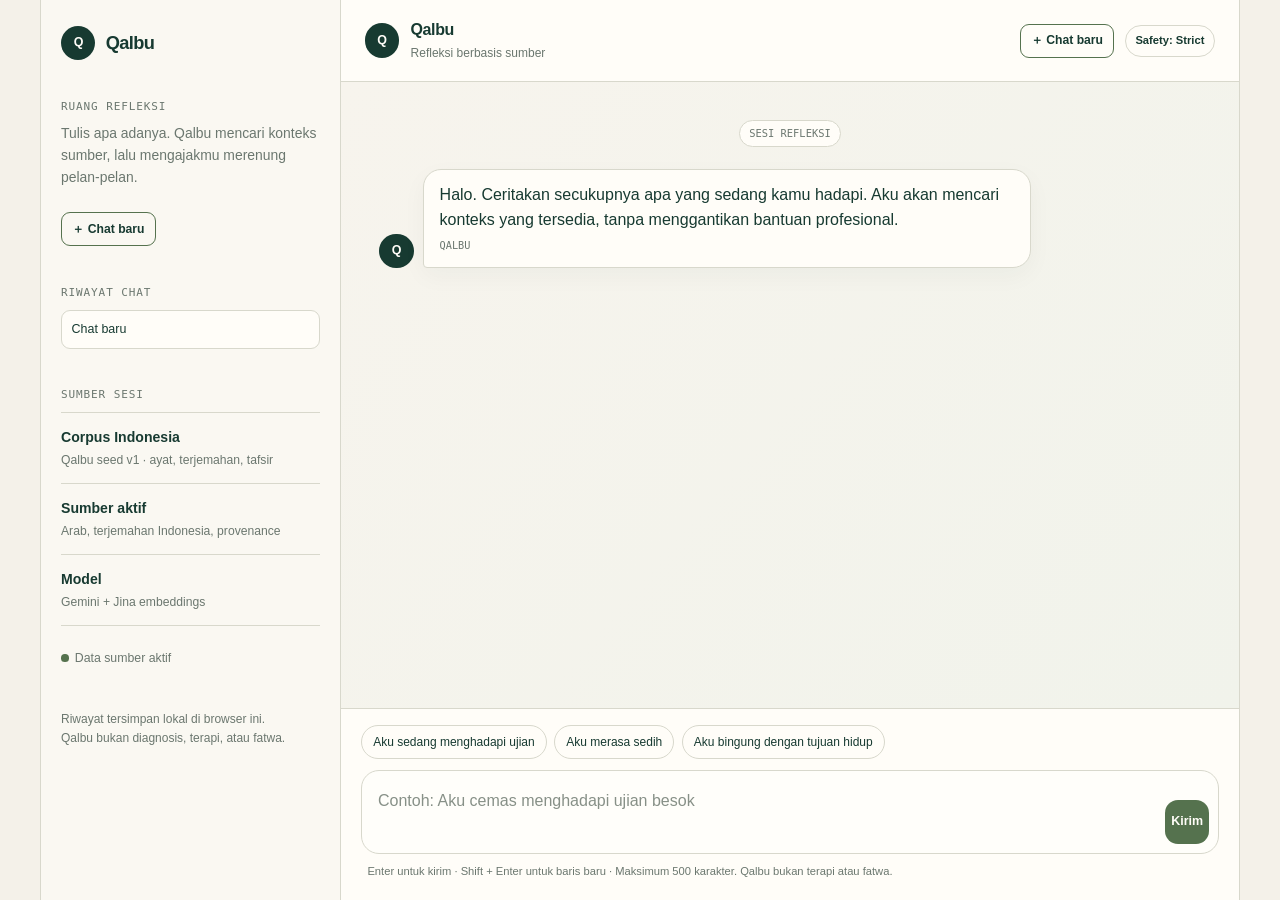
==== commit 3641215a: "Deploy Qalbu MVP to Render" ====
--- a/frontend/index.html
+++ b/frontend/index.html
@@ -5,8 +5,8 @@
   <title>Qalbu — Ruang refleksi</title>
   <style>
     :root{--canvas:#f4f1e9;--paper:#fffdf8;--ink:#173a31;--moss:#55724e;--mist:#e8efe2;--line:#d8d8cc;--muted:#6b776f;--alert:#8a4a44}*{box-sizing:border-box}html{max-width:100%;overflow-x:hidden;background:var(--canvas)}body{max-width:100%;margin:0;overflow-x:hidden;color:var(--ink);font:16px/1.55 Geist,ui-sans-serif,sans-serif}button,textarea{font:inherit}button{cursor:pointer}button:focus-visible,textarea:focus-visible{outline:3px solid #aabf9d;outline-offset:3px}.app{width:min(1200px,calc(100% - 48px));min-height:100dvh;margin:auto;display:grid;grid-template-columns:300px minmax(0,1fr);border-inline:1px solid var(--line);background:var(--paper)}
-    .sidebar{padding:1.6rem 1.25rem;border-right:1px solid var(--line);background:#faf8f2}.brand{display:flex;align-items:center;gap:.65rem;color:var(--ink);font-weight:700;font-size:1.14rem;letter-spacing:-.035em;text-decoration:none}.brand-mark,.avatar{display:grid;place-items:center;flex:0 0 auto;width:2.15rem;height:2.15rem;border-radius:50%;background:var(--ink);color:var(--paper);font-size:.78rem;font-weight:700}.sidebar-title{margin:2.35rem 0 .55rem;color:var(--muted);font-family:"Geist Mono",monospace;font-size:.69rem;letter-spacing:.08em;text-transform:uppercase}.sidebar-copy{margin:0 0 1.5rem;color:var(--muted);font-size:.87rem}.source-list{margin:0;padding:0;list-style:none;border-top:1px solid var(--line)}.source-list li{padding:.85rem 0;border-bottom:1px solid var(--line)}.source-list strong,.source-list span{display:block}.source-list strong{font-size:.88rem;font-weight:600}.source-list span{margin-top:.14rem;color:var(--muted);font-size:.76rem}.source-state{display:inline-flex;align-items:center;gap:.38rem;margin-top:1.4rem;color:var(--muted);font-size:.77rem}.dot{width:.48rem;height:.48rem;border-radius:50%;background:var(--moss)}.sidebar-foot{margin-top:2.5rem;color:var(--muted);font-size:.75rem}
-    .chat{min-width:0;display:grid;grid-template-rows:auto minmax(0,1fr) auto;min-height:100dvh}.chat-header{display:flex;align-items:center;justify-content:space-between;gap:1rem;min-height:82px;padding:1rem 1.5rem;border-bottom:1px solid var(--line)}.chat-person{display:flex;align-items:center;gap:.7rem;min-width:0}.chat-person h1{margin:0;font-size:1rem;letter-spacing:-.025em}.chat-person p{margin:.06rem 0 0;color:var(--muted);font-size:.75rem}.privacy{color:var(--muted);font-family:"Geist Mono",monospace;font-size:.67rem;white-space:nowrap}.conversation{min-height:0;overflow:auto;padding:clamp(1.3rem,3vw,2.4rem);background:linear-gradient(130deg,#f7f4ed,#f1f3eb)}.day{width:max-content;margin:0 auto 1.4rem;padding:.25rem .6rem;border:1px solid var(--line);border-radius:999px;color:var(--muted);background:var(--paper);font-family:"Geist Mono",monospace;font-size:.65rem}
+    .sidebar{padding:1.6rem 1.25rem;border-right:1px solid var(--line);background:#faf8f2}.brand{display:flex;align-items:center;gap:.65rem;color:var(--ink);font-weight:700;font-size:1.14rem;letter-spacing:-.035em;text-decoration:none}.brand-mark,.avatar{display:grid;place-items:center;flex:0 0 auto;width:2.15rem;height:2.15rem;border-radius:50%;background:var(--ink);color:var(--paper);font-size:.78rem;font-weight:700}.sidebar-title{margin:2.35rem 0 .55rem;color:var(--muted);font-family:"Geist Mono",monospace;font-size:.69rem;letter-spacing:.08em;text-transform:uppercase}.sidebar-copy{margin:0 0 1.5rem;color:var(--muted);font-size:.87rem}.source-list{margin:0;padding:0;list-style:none;border-top:1px solid var(--line)}.source-list li{padding:.85rem 0;border-bottom:1px solid var(--line)}.source-list strong,.source-list span{display:block}.source-list strong{font-size:.88rem;font-weight:600}.source-list span{margin-top:.14rem;color:var(--muted);font-size:.76rem}.source-state{display:inline-flex;align-items:center;gap:.38rem;margin-top:1.4rem;color:var(--muted);font-size:.77rem}.dot{width:.48rem;height:.48rem;border-radius:50%;background:var(--moss)}.sidebar-foot{margin-top:2.5rem;color:var(--muted);font-size:.75rem}.history-list{display:grid;gap:.35rem}.history-item{display:flex;align-items:center;gap:.35rem}.history-button{display:block;min-width:0;flex:1;overflow:hidden;border:1px solid transparent;border-radius:9px;background:transparent;color:var(--ink);padding:.55rem .6rem;text-align:left;text-overflow:ellipsis;white-space:nowrap;font-size:.78rem}.history-button:hover,.history-button.active{border-color:var(--line);background:var(--paper)}.history-empty{margin:0;color:var(--muted);font-size:.76rem}
+    .chat{min-width:0;display:grid;grid-template-rows:auto minmax(0,1fr) auto;min-height:100dvh}.chat-header{display:flex;align-items:center;justify-content:space-between;gap:1rem;min-height:82px;padding:1rem 1.5rem;border-bottom:1px solid var(--line)}.chat-person{display:flex;align-items:center;gap:.7rem;min-width:0}.chat-person h1{margin:0;font-size:1rem;letter-spacing:-.025em}.chat-person p{margin:.06rem 0 0;color:var(--muted);font-size:.75rem}.header-actions{display:flex;align-items:center;gap:.65rem}.privacy{color:var(--muted);font-family:"Geist Mono",monospace;font-size:.67rem;white-space:nowrap}.new-chat{min-height:34px;border:1px solid var(--moss);border-radius:9px;background:transparent;color:var(--ink);padding:.35rem .65rem;font-size:.76rem;font-weight:700}.new-chat:hover{background:var(--mist)}.conversation{min-height:0;overflow:auto;padding:clamp(1.3rem,3vw,2.4rem);background:linear-gradient(130deg,#f7f4ed,#f1f3eb)}.day{width:max-content;margin:0 auto 1.4rem;padding:.25rem .6rem;border:1px solid var(--line);border-radius:999px;color:var(--muted);background:var(--paper);font-family:"Geist Mono",monospace;font-size:.65rem}
     .message-row{display:flex;align-items:flex-end;gap:.55rem;margin:.8rem 0;animation:arrive .2s ease both}.message-row.user{justify-content:flex-end}.bubble{max-width:min(78%,38rem);border:1px solid var(--line);border-radius:18px 18px 18px 4px;background:var(--paper);padding:.82rem 1rem;box-shadow:0 8px 24px rgba(23,58,49,.04)}.user .bubble{border-color:var(--moss);border-radius:18px 18px 4px 18px;background:var(--moss);color:#fffdf8;box-shadow:none}.bubble p{margin:0;white-space:pre-wrap}.meta{display:block;margin-top:.35rem;color:var(--muted);font-family:ui-monospace,monospace;font-size:.64rem}.user .meta{color:#e0ebd8;text-align:right}.response-kicker{margin-bottom:.35rem;color:var(--moss);font-family:ui-monospace,monospace;font-size:.67rem;letter-spacing:.06em;text-transform:uppercase}.references{margin-top:1rem;padding-top:.75rem;border-top:1px solid var(--line)}.references-title{color:var(--muted);font-size:.72rem;font-weight:600}.reference{display:flex;justify-content:space-between;gap:1rem;padding:.55rem 0;border-bottom:1px solid #ece9df;font-size:.8rem}.reference small{color:var(--muted);font-family:ui-monospace,monospace;white-space:nowrap}.evidence{margin-top:.8rem;border:1px solid var(--line);border-radius:12px;background:#faf9f4;overflow:hidden}.evidence-head{display:flex;justify-content:space-between;gap:1rem;padding:.65rem .75rem;border-bottom:1px solid var(--line);font-size:.78rem;font-weight:600}.evidence-head small{color:var(--muted);font-family:ui-monospace,monospace;font-size:.67rem}.arabic{margin:0;padding:.9rem .85rem;color:#173a31;border-bottom:1px solid var(--line);font-family:"Noto Naskh Arabic",Amiri,serif;font-size:1.6rem;line-height:2.1;text-align:right}.translation{margin:0;padding:.8rem .85rem;border-bottom:1px solid var(--line);color:#30483f;line-height:1.7}.tafsir{padding:.7rem .85rem}.tafsir summary{color:var(--muted);cursor:pointer;font-size:.75rem;font-weight:600}.tafsir p{margin:.55rem 0 0;color:#30483f;line-height:1.7}.evidence-status{display:block;padding:.5rem .75rem;color:var(--muted);background:#f2f1eb;font-size:.68rem}.crisis{border-left:4px solid var(--alert);background:#f5e7e3}.safety-status{display:inline-flex;align-items:center;min-height:32px;padding:.3rem .6rem;border:1px solid var(--line);border-radius:999px;color:var(--ink);font-size:.7rem;font-weight:600}
     .composer{min-width:0;padding:1rem 1.25rem 1.25rem;border-top:1px solid var(--line);background:var(--paper)}.suggestions{display:flex;max-width:100%;flex-wrap:wrap;gap:.45rem;margin:0 0 .7rem}.suggestion{min-height:34px;border:1px solid var(--line);border-radius:999px;background:transparent;color:var(--ink);padding:.26rem .7rem;font-size:.75rem}.suggestion:hover{border-color:var(--moss);background:var(--mist)}.composer-box{display:flex;min-width:0;align-items:flex-end;gap:.7rem;padding:.55rem;border:1px solid var(--line);border-radius:18px;background:#fffefa}textarea{display:block;width:100%;min-width:0;flex:1;min-height:44px;max-height:150px;resize:none;border:0;outline:0;background:transparent;color:var(--ink);padding:.55rem .45rem;line-height:1.45}textarea::placeholder{color:#879087;opacity:1}.send{display:grid;place-items:center;min-width:44px;min-height:44px;border:0;border-radius:13px;background:var(--moss);color:#fffdf8;font-size:.78rem;font-weight:700;transition:transform .12s ease,opacity .12s ease}.send:active{transform:translateY(1px)}.send:disabled{cursor:wait;opacity:.6}.hint{display:block;margin:.55rem .4rem 0;color:var(--muted);font-size:.7rem}.error{color:var(--alert)}.retry{margin-top:.75rem;min-height:34px;border:1px solid #be857e;border-radius:9px;background:transparent;color:var(--alert);padding:.35rem .65rem;font-size:.78rem}.skeleton .bone{height:.72rem;margin:.55rem 0;border-radius:99px;background:linear-gradient(90deg,#e6e9df,#f1f2ed,#e6e9df);background-size:200% 100%;animation:shimmer 1.8s ease infinite}.skeleton .bone:nth-child(2){width:84%}.skeleton .bone:nth-child(3){width:58%}@keyframes arrive{from{opacity:0;transform:translateY(8px)}to{opacity:1;transform:translateY(0)}}@keyframes shimmer{to{background-position:-200% 0}}
     @media(max-width:767px){.app{width:100%;display:block;border:0}.sidebar{display:none}.chat{min-height:100dvh}.chat-header{min-height:72px;padding-inline:1rem}.privacy{display:none}.conversation{padding:1rem}.bubble{max-width:88%}.composer{padding:.75rem}.suggestions{flex-wrap:nowrap;overflow:auto;padding-bottom:.15rem}.suggestion{white-space:nowrap;flex:0 0 auto}}@media(prefers-reduced-motion:reduce){*,*::before,*::after{animation-duration:.01ms!important;transition-duration:.01ms!important}}.sr-only{position:absolute;width:1px;height:1px;padding:0;margin:-1px;overflow:hidden;clip:rect(0,0,0,0);white-space:nowrap;border:0}
@@ -16,13 +16,14 @@
   <main class="app">
     <aside class="sidebar" aria-label="Informasi Qalbu">
       <a class="brand" href="/" aria-label="Qalbu, beranda"><span class="brand-mark">Q</span>Qalbu</a>
-      <p class="sidebar-title">Ruang refleksi</p><p class="sidebar-copy">Tulis apa adanya. Qalbu mencari konteks sumber, lalu mengajakmu merenung pelan-pelan.</p>
+      <p class="sidebar-title">Ruang refleksi</p><p class="sidebar-copy">Tulis apa adanya. Qalbu mencari konteks sumber, lalu mengajakmu merenung pelan-pelan.</p><button class="new-chat" id="new-chat-sidebar" type="button">＋ Chat baru</button>
+      <nav aria-label="Riwayat chat"><p class="sidebar-title">Riwayat chat</p><div class="history-list" id="history-list"><p class="history-empty">Belum ada chat tersimpan.</p></div></nav>
       <p class="sidebar-title">Sumber sesi</p>
       <ul class="source-list"><li><strong>Corpus Indonesia</strong><span>Qalbu seed v1 · ayat, terjemahan, tafsir</span></li><li><strong>Sumber aktif</strong><span>Arab, terjemahan Indonesia, provenance</span></li><li><strong>Model</strong><span>Gemini + Jina embeddings</span></li></ul>
-      <span class="source-state"><i class="dot" aria-hidden="true"></i>Data sumber aktif</span><p class="sidebar-foot">Qalbu bukan diagnosis, terapi, atau fatwa.</p>
+      <span class="source-state"><i class="dot" aria-hidden="true"></i>Data sumber aktif</span><p class="sidebar-foot">Riwayat tersimpan lokal di browser ini.<br>Qalbu bukan diagnosis, terapi, atau fatwa.</p>
     </aside>
     <section class="chat" aria-labelledby="chat-title">
-      <header class="chat-header"><div class="chat-person"><span class="avatar" aria-hidden="true">Q</span><div><h1 id="chat-title">Qalbu</h1><p>Refleksi berbasis sumber</p></div></div><span class="safety-status">Safety: Strict</span></header>
+      <header class="chat-header"><div class="chat-person"><span class="avatar" aria-hidden="true">Q</span><div><h1 id="chat-title">Qalbu</h1><p>Refleksi berbasis sumber</p></div></div><div class="header-actions"><button class="new-chat" id="new-chat" type="button">＋ Chat baru</button><span class="safety-status">Safety: Strict</span></div></header>
       <div class="conversation" id="conversation" aria-live="polite"><div class="day">SESI REFLEKSI</div><article class="message-row assistant"><span class="avatar" aria-hidden="true">Q</span><div class="bubble"><p>Halo. Ceritakan secukupnya apa yang sedang kamu hadapi. Aku akan mencari konteks yang tersedia, tanpa menggantikan bantuan profesional.</p><small class="meta">QALBU</small></div></article><div id="result"></div></div>
       <form class="composer" id="chat-form"><div class="suggestions" aria-label="Contoh refleksi"><button class="suggestion" type="button">Aku sedang menghadapi ujian</button><button class="suggestion" type="button">Aku merasa sedih</button><button class="suggestion" type="button">Aku bingung dengan tujuan hidup</button></div><label class="sr-only" for="message">Ceritakan secukupnya</label><div class="composer-box"><textarea id="message" name="message" maxlength="500" placeholder="Contoh: Aku cemas menghadapi ujian besok"></textarea><button class="send" id="send" type="submit" aria-label="Kirim refleksi">Kirim</button></div><span class="hint">Enter untuk kirim · Shift + Enter untuk baris baru · Maksimum 500 karakter. Qalbu bukan terapi atau fatwa.</span></form>
     </section>
@@ -37,8 +38,23 @@
     function renderError(text){clearPending();const item=row('assistant'),avatar=document.createElement('span'),bubble=document.createElement('div'),copy=document.createElement('p'),retry=document.createElement('button');avatar.className='avatar';avatar.setAttribute('aria-hidden','true');avatar.textContent='Q';bubble.className='bubble error';copy.textContent=text;retry.className='retry';retry.type='button';retry.textContent='Coba lagi';retry.onclick=()=>submit(lastMessage);bubble.append(copy,retry);item.append(avatar,bubble);result.before(item);scrollToLatest()}
     function renderCrisis(data){clearPending();const item=row('assistant'),avatar=document.createElement('span'),bubble=document.createElement('div'),title=document.createElement('strong'),copy=document.createElement('p');avatar.className='avatar';avatar.setAttribute('aria-hidden','true');avatar.textContent='Q';bubble.className='bubble crisis';bubble.setAttribute('role','alert');title.textContent='Bantuan segera';copy.textContent=data.message;if(data.tel){const call=document.createElement('a');call.className='retry';call.href=data.tel;call.textContent='Hubungi '+data.crisis_line;bubble.append(title,copy,call)}else{bubble.append(title,copy)}item.append(avatar,bubble);result.before(item);title.tabIndex=-1;title.focus();scrollToLatest()}
     async function consumeSSE(response,onEvent){if(!response.ok)throw Error('Permintaan belum bisa diproses.');const reader=response.body.getReader(),decoder=new TextDecoder();let buffer='';while(true){const {value,done}=await reader.read();buffer+=decoder.decode(value||new Uint8Array(),{stream:!done});let boundary;while((boundary=buffer.indexOf('\n\n'))>=0){const block=buffer.slice(0,boundary);buffer=buffer.slice(boundary+2);let event='message',data='{}';block.split('\n').forEach(line=>{if(line.startsWith('event:'))event=line.slice(6).trim();if(line.startsWith('data:'))data=line.slice(5).trim()});onEvent(event,JSON.parse(data))}if(done)break}}
-    async function submit(value){const text=(value||message.value).trim();if(!text)return;let settled=false;lastMessage=text;message.value='';resize();send.disabled=true;addUser(text);loading();try{const response=await fetch('/api/v1/chat',{method:'POST',headers:{'Content-Type':'application/json','Accept':'text/event-stream'},body:JSON.stringify({message:text})});await consumeSSE(response,(event,data)=>{if(event==='response'){renderResponse(data);settled=true}else if(event==='crisis'){renderCrisis(data);settled=true}else if(event==='error'){renderError(data.message||'Terjadi kendala. Coba lagi.');settled=true}else if(event==='done'&&!settled){renderError('Refleksi belum tersedia. Coba lagi.');settled=true}})}catch(error){renderError(error.message||'Terjadi kendala. Coba lagi.')}finally{send.disabled=false;message.focus()}}
+    async function submit(value){const text=(value||message.value).trim();if(!text)return;let settled=false;lastMessage=text;message.value='';resize();send.disabled=true;addUser(text);loading();try{const response=await fetch('/api/v1/chat',{method:'POST',headers:{'Content-Type':'application/json','Accept':'text/event-stream'},body:JSON.stringify({message:text})});await consumeSSE(response,(event,data)=>{if(event==='response'){renderResponse(data);settled=true}else if(event==='crisis'){renderCrisis(data);settled=true}else if(event==='error'){renderError(data.message||'Terjadi kendala. Coba lagi.');settled=true}else if(event==='done'&&!settled){renderError('Refleksi belum tersedia. Coba lagi.');settled=true}})}catch(error){renderError(error instanceof TypeError?'Backend Qalbu tidak terhubung. Jalankan server lokal, lalu coba lagi.':(error.message||'Terjadi kendala. Coba lagi.'))}finally{send.disabled=false;message.focus()}}
     form.addEventListener('submit',event=>{event.preventDefault();submit()});message.addEventListener('input',resize);message.addEventListener('keydown',event=>{if(event.key==='Enter'&&!event.shiftKey){event.preventDefault();submit()}});document.querySelectorAll('.suggestion').forEach(button=>button.addEventListener('click',()=>{message.value=button.textContent;resize();message.focus()}));resize();
+  </script>
+  <script>
+    (()=>{const key='qalbu.chat-history.v1',max=12,conversation=document.querySelector('#conversation'),resultNode=document.querySelector('#result'),historyList=document.querySelector('#history-list'),newButtons=document.querySelectorAll('#new-chat,#new-chat-sidebar'),sendButton=document.querySelector('#send');let sessions=[],currentId='',timer=null,storage=true;const intro=[...conversation.children].filter(node=>node!==resultNode).map(node=>node.outerHTML).join('');
+      try{sessions=JSON.parse(localStorage.getItem(key)||'[]').filter(item=>item&&item.id&&typeof item.html==='string').slice(0,max)}catch(_){storage=false}
+      const save=()=>{if(!storage)return;try{localStorage.setItem(key,JSON.stringify(sessions.slice(0,max)))}catch(_){storage=false}};
+      const current=()=>sessions.find(item=>item.id===currentId);
+      const snapshot=()=>[...conversation.children].filter(node=>node!==resultNode).map(node=>node.outerHTML).join('');
+      const title=()=>{const user=[...conversation.querySelectorAll('.message-row.user .bubble p')][0];return user?.textContent?.trim().slice(0,42)||'Chat baru'};
+      const persist=()=>{const item=current();if(!item)return;item.html=snapshot();item.title=title();item.updatedAt=Date.now();save();renderHistory()};
+      function renderHistory(){historyList.replaceChildren();if(!sessions.length){const empty=document.createElement('p');empty.className='history-empty';empty.textContent='Belum ada chat tersimpan.';historyList.append(empty);return}sessions.slice().sort((a,b)=>(b.updatedAt||0)-(a.updatedAt||0)).forEach(item=>{const row=document.createElement('div'),button=document.createElement('button');row.className='history-item';button.className='history-button'+(item.id===currentId?' active':'');button.type='button';button.textContent=item.title||'Chat baru';button.title=button.textContent;button.onclick=()=>{if(sendButton.disabled)return;restore(item)};row.append(button);historyList.append(row)})}
+      function restore(item){currentId=item.id;while(resultNode.previousSibling)resultNode.previousSibling.remove();const template=document.createElement('template');template.innerHTML=item.html||intro;template.content.querySelectorAll('script,iframe,object,embed,link').forEach(node=>node.remove());template.content.querySelectorAll('*').forEach(node=>[...node.attributes].filter(attribute=>attribute.name.startsWith('on')).forEach(attribute=>node.removeAttribute(attribute.name)));resultNode.before(template.content);renderHistory();conversation.scrollTop=conversation.scrollHeight;document.querySelector('#message').focus()}
+      function fresh(){if(sendButton.disabled)return;const item={id:Date.now().toString(36)+Math.random().toString(36).slice(2,7),title:'Chat baru',html:intro,updatedAt:Date.now()};sessions=[item,...sessions].slice(0,max);currentId=item.id;restore(item);save()}
+      if(!sessions.length){const item={id:Date.now().toString(36)+Math.random().toString(36).slice(2,7),title:'Chat baru',html:intro,updatedAt:Date.now()};sessions=[item];currentId=item.id;save()}else restore(sessions.slice().sort((a,b)=>(b.updatedAt||0)-(a.updatedAt||0))[0]);
+      newButtons.forEach(button=>button.addEventListener('click',fresh));const observer=new MutationObserver(()=>{clearTimeout(timer);timer=setTimeout(persist,120)});observer.observe(conversation,{childList:true});window.addEventListener('beforeunload',persist);renderHistory();
+    })();
   </script>
 </body>
 </html>
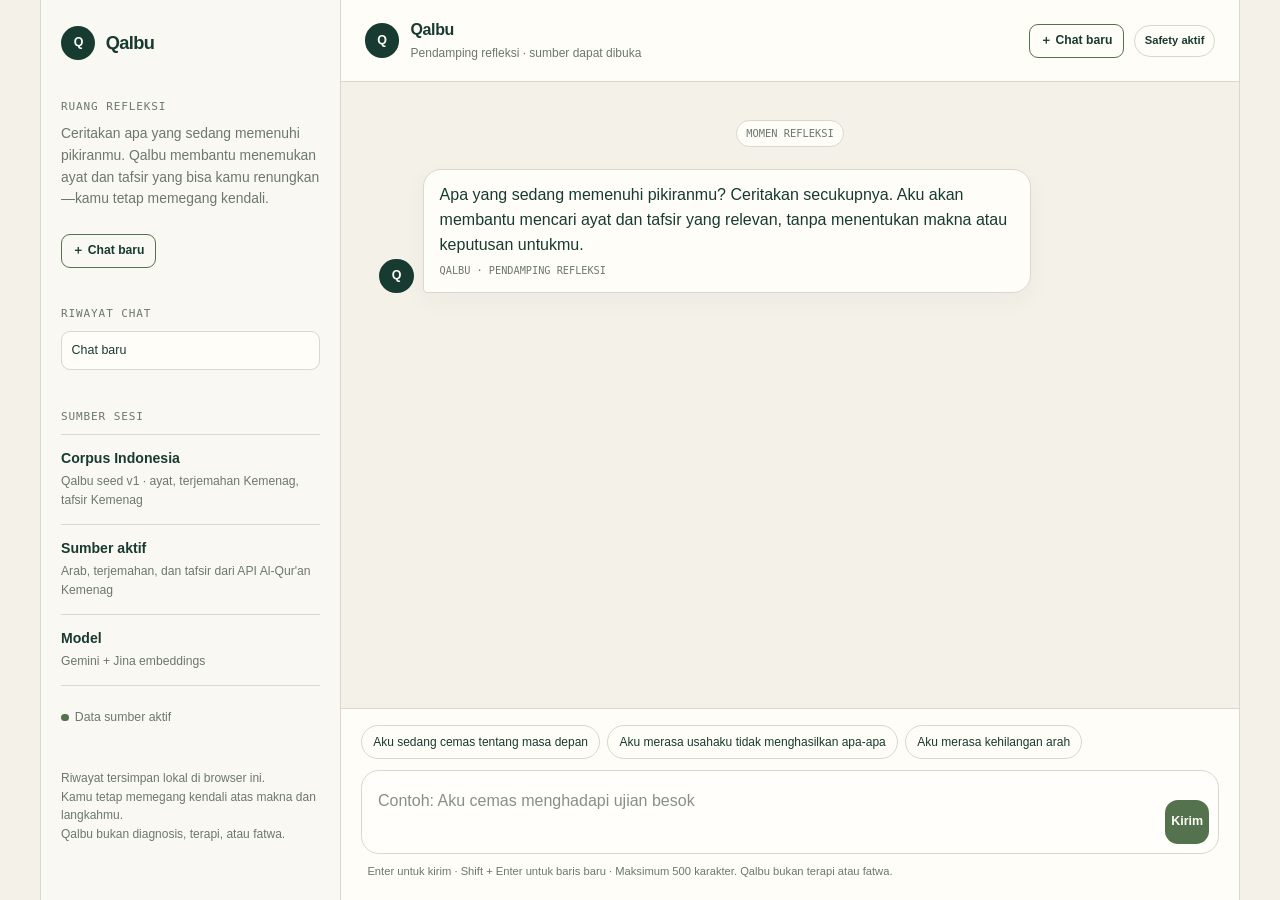
==== commit 18e6aa00: "Document Quran Kemenag API provenance" ====
--- a/frontend/index.html
+++ b/frontend/index.html
@@ -6,9 +6,9 @@
   <style>
     :root{--canvas:#f4f1e9;--paper:#fffdf8;--ink:#173a31;--moss:#55724e;--mist:#e8efe2;--line:#d8d8cc;--muted:#6b776f;--alert:#8a4a44}*{box-sizing:border-box}html{max-width:100%;overflow-x:hidden;background:var(--canvas)}body{max-width:100%;margin:0;overflow-x:hidden;color:var(--ink);font:16px/1.55 Geist,ui-sans-serif,sans-serif}button,textarea{font:inherit}button{cursor:pointer}button:focus-visible,textarea:focus-visible{outline:3px solid #aabf9d;outline-offset:3px}.app{width:min(1200px,calc(100% - 48px));min-height:100dvh;margin:auto;display:grid;grid-template-columns:300px minmax(0,1fr);border-inline:1px solid var(--line);background:var(--paper)}
     .sidebar{padding:1.6rem 1.25rem;border-right:1px solid var(--line);background:#faf8f2}.brand{display:flex;align-items:center;gap:.65rem;color:var(--ink);font-weight:700;font-size:1.14rem;letter-spacing:-.035em;text-decoration:none}.brand-mark,.avatar{display:grid;place-items:center;flex:0 0 auto;width:2.15rem;height:2.15rem;border-radius:50%;background:var(--ink);color:var(--paper);font-size:.78rem;font-weight:700}.sidebar-title{margin:2.35rem 0 .55rem;color:var(--muted);font-family:"Geist Mono",monospace;font-size:.69rem;letter-spacing:.08em;text-transform:uppercase}.sidebar-copy{margin:0 0 1.5rem;color:var(--muted);font-size:.87rem}.source-list{margin:0;padding:0;list-style:none;border-top:1px solid var(--line)}.source-list li{padding:.85rem 0;border-bottom:1px solid var(--line)}.source-list strong,.source-list span{display:block}.source-list strong{font-size:.88rem;font-weight:600}.source-list span{margin-top:.14rem;color:var(--muted);font-size:.76rem}.source-state{display:inline-flex;align-items:center;gap:.38rem;margin-top:1.4rem;color:var(--muted);font-size:.77rem}.dot{width:.48rem;height:.48rem;border-radius:50%;background:var(--moss)}.sidebar-foot{margin-top:2.5rem;color:var(--muted);font-size:.75rem}.history-list{display:grid;gap:.35rem}.history-item{display:flex;align-items:center;gap:.35rem}.history-button{display:block;min-width:0;flex:1;overflow:hidden;border:1px solid transparent;border-radius:9px;background:transparent;color:var(--ink);padding:.55rem .6rem;text-align:left;text-overflow:ellipsis;white-space:nowrap;font-size:.78rem}.history-button:hover,.history-button.active{border-color:var(--line);background:var(--paper)}.history-empty{margin:0;color:var(--muted);font-size:.76rem}
-    .chat{min-width:0;display:grid;grid-template-rows:auto minmax(0,1fr) auto;min-height:100dvh}.chat-header{display:flex;align-items:center;justify-content:space-between;gap:1rem;min-height:82px;padding:1rem 1.5rem;border-bottom:1px solid var(--line)}.chat-person{display:flex;align-items:center;gap:.7rem;min-width:0}.chat-person h1{margin:0;font-size:1rem;letter-spacing:-.025em}.chat-person p{margin:.06rem 0 0;color:var(--muted);font-size:.75rem}.header-actions{display:flex;align-items:center;gap:.65rem}.privacy{color:var(--muted);font-family:"Geist Mono",monospace;font-size:.67rem;white-space:nowrap}.new-chat{min-height:34px;border:1px solid var(--moss);border-radius:9px;background:transparent;color:var(--ink);padding:.35rem .65rem;font-size:.76rem;font-weight:700}.new-chat:hover{background:var(--mist)}.conversation{min-height:0;overflow:auto;padding:clamp(1.3rem,3vw,2.4rem);background:linear-gradient(130deg,#f7f4ed,#f1f3eb)}.day{width:max-content;margin:0 auto 1.4rem;padding:.25rem .6rem;border:1px solid var(--line);border-radius:999px;color:var(--muted);background:var(--paper);font-family:"Geist Mono",monospace;font-size:.65rem}
-    .message-row{display:flex;align-items:flex-end;gap:.55rem;margin:.8rem 0;animation:arrive .2s ease both}.message-row.user{justify-content:flex-end}.bubble{max-width:min(78%,38rem);border:1px solid var(--line);border-radius:18px 18px 18px 4px;background:var(--paper);padding:.82rem 1rem;box-shadow:0 8px 24px rgba(23,58,49,.04)}.user .bubble{border-color:var(--moss);border-radius:18px 18px 4px 18px;background:var(--moss);color:#fffdf8;box-shadow:none}.bubble p{margin:0;white-space:pre-wrap}.meta{display:block;margin-top:.35rem;color:var(--muted);font-family:ui-monospace,monospace;font-size:.64rem}.user .meta{color:#e0ebd8;text-align:right}.response-kicker{margin-bottom:.35rem;color:var(--moss);font-family:ui-monospace,monospace;font-size:.67rem;letter-spacing:.06em;text-transform:uppercase}.references{margin-top:1rem;padding-top:.75rem;border-top:1px solid var(--line)}.references-title{color:var(--muted);font-size:.72rem;font-weight:600}.reference{display:flex;justify-content:space-between;gap:1rem;padding:.55rem 0;border-bottom:1px solid #ece9df;font-size:.8rem}.reference small{color:var(--muted);font-family:ui-monospace,monospace;white-space:nowrap}.evidence{margin-top:.8rem;border:1px solid var(--line);border-radius:12px;background:#faf9f4;overflow:hidden}.evidence-head{display:flex;justify-content:space-between;gap:1rem;padding:.65rem .75rem;border-bottom:1px solid var(--line);font-size:.78rem;font-weight:600}.evidence-head small{color:var(--muted);font-family:ui-monospace,monospace;font-size:.67rem}.arabic{margin:0;padding:.9rem .85rem;color:#173a31;border-bottom:1px solid var(--line);font-family:"Noto Naskh Arabic",Amiri,serif;font-size:1.6rem;line-height:2.1;text-align:right}.translation{margin:0;padding:.8rem .85rem;border-bottom:1px solid var(--line);color:#30483f;line-height:1.7}.tafsir{padding:.7rem .85rem}.tafsir summary{color:var(--muted);cursor:pointer;font-size:.75rem;font-weight:600}.tafsir p{margin:.55rem 0 0;color:#30483f;line-height:1.7}.evidence-status{display:block;padding:.5rem .75rem;color:var(--muted);background:#f2f1eb;font-size:.68rem}.crisis{border-left:4px solid var(--alert);background:#f5e7e3}.safety-status{display:inline-flex;align-items:center;min-height:32px;padding:.3rem .6rem;border:1px solid var(--line);border-radius:999px;color:var(--ink);font-size:.7rem;font-weight:600}
-    .composer{min-width:0;padding:1rem 1.25rem 1.25rem;border-top:1px solid var(--line);background:var(--paper)}.suggestions{display:flex;max-width:100%;flex-wrap:wrap;gap:.45rem;margin:0 0 .7rem}.suggestion{min-height:34px;border:1px solid var(--line);border-radius:999px;background:transparent;color:var(--ink);padding:.26rem .7rem;font-size:.75rem}.suggestion:hover{border-color:var(--moss);background:var(--mist)}.composer-box{display:flex;min-width:0;align-items:flex-end;gap:.7rem;padding:.55rem;border:1px solid var(--line);border-radius:18px;background:#fffefa}textarea{display:block;width:100%;min-width:0;flex:1;min-height:44px;max-height:150px;resize:none;border:0;outline:0;background:transparent;color:var(--ink);padding:.55rem .45rem;line-height:1.45}textarea::placeholder{color:#879087;opacity:1}.send{display:grid;place-items:center;min-width:44px;min-height:44px;border:0;border-radius:13px;background:var(--moss);color:#fffdf8;font-size:.78rem;font-weight:700;transition:transform .12s ease,opacity .12s ease}.send:active{transform:translateY(1px)}.send:disabled{cursor:wait;opacity:.6}.hint{display:block;margin:.55rem .4rem 0;color:var(--muted);font-size:.7rem}.error{color:var(--alert)}.retry{margin-top:.75rem;min-height:34px;border:1px solid #be857e;border-radius:9px;background:transparent;color:var(--alert);padding:.35rem .65rem;font-size:.78rem}.skeleton .bone{height:.72rem;margin:.55rem 0;border-radius:99px;background:linear-gradient(90deg,#e6e9df,#f1f2ed,#e6e9df);background-size:200% 100%;animation:shimmer 1.8s ease infinite}.skeleton .bone:nth-child(2){width:84%}.skeleton .bone:nth-child(3){width:58%}@keyframes arrive{from{opacity:0;transform:translateY(8px)}to{opacity:1;transform:translateY(0)}}@keyframes shimmer{to{background-position:-200% 0}}
+    .chat{min-width:0;display:grid;grid-template-rows:auto minmax(0,1fr) auto;min-height:100dvh}.chat-header{display:flex;align-items:center;justify-content:space-between;gap:1rem;min-height:82px;padding:1rem 1.5rem;border-bottom:1px solid var(--line)}.chat-person{display:flex;align-items:center;gap:.7rem;min-width:0}.chat-person h1{margin:0;font-size:1rem;letter-spacing:-.025em}.chat-person p{margin:.06rem 0 0;color:var(--muted);font-size:.75rem}.header-actions{display:flex;align-items:center;gap:.65rem}.privacy{color:var(--muted);font-family:"Geist Mono",monospace;font-size:.67rem;white-space:nowrap}.new-chat{min-height:34px;border:1px solid var(--moss);border-radius:9px;background:transparent;color:var(--ink);padding:.35rem .65rem;font-size:.76rem;font-weight:700;transition:transform .16s ease-out,background .16s ease-out}.new-chat:hover{background:var(--mist)}.conversation{min-height:0;overflow:auto;padding:clamp(1.3rem,3vw,2.4rem);background:var(--canvas)}.day{width:max-content;margin:0 auto 1.4rem;padding:.25rem .6rem;border:1px solid var(--line);border-radius:999px;color:var(--muted);background:var(--paper);font-family:"Geist Mono",monospace;font-size:.65rem}
+    .message-row{display:flex;align-items:flex-end;gap:.55rem;margin:.8rem 0;animation:arrive .2s ease both}.message-row.user{justify-content:flex-end}.bubble{max-width:min(78%,38rem);border:1px solid var(--line);border-radius:18px 18px 18px 4px;background:var(--paper);padding:.82rem 1rem;box-shadow:0 8px 24px rgba(23,58,49,.04)}.user .bubble{border-color:var(--moss);border-radius:18px 18px 4px 18px;background:var(--moss);color:#fffdf8;box-shadow:none}.bubble p{margin:0;white-space:pre-wrap}.meta{display:block;margin-top:.35rem;color:var(--muted);font-family:ui-monospace,monospace;font-size:.64rem}.reflection-attribution{padding-top:.25rem}.user .meta{color:#e0ebd8;text-align:right}.response-kicker{margin-bottom:.35rem;color:var(--moss);font-family:ui-monospace,monospace;font-size:.67rem;letter-spacing:.06em;text-transform:uppercase}.references{margin-top:1rem;padding-top:.75rem;border-top:1px solid var(--line)}.references-title{color:var(--muted);font-size:.72rem;font-weight:600}.why-source{margin-top:.65rem;padding:.55rem .65rem;border:1px solid var(--line);border-radius:9px;background:#f8f7f1}.why-source summary{color:var(--ink);cursor:pointer;font-size:.74rem;font-weight:600}.why-source p{margin:.45rem 0 0;color:var(--muted);font-size:.75rem;line-height:1.55}.reference{display:flex;justify-content:space-between;gap:1rem;padding:.55rem 0;border-bottom:1px solid #ece9df;font-size:.8rem}.reference small{color:var(--muted);font-family:ui-monospace,monospace;white-space:nowrap}.evidence{margin-top:.8rem;border:1px solid var(--line);border-radius:12px;background:#faf9f4;overflow:hidden}.evidence-head{display:flex;justify-content:space-between;gap:1rem;padding:.65rem .75rem;border-bottom:1px solid var(--line);font-size:.78rem;font-weight:600}.evidence-head small{color:var(--muted);font-family:ui-monospace,monospace;font-size:.67rem}.arabic{margin:0;padding:.9rem .85rem;color:#173a31;border-bottom:1px solid var(--line);font-family:"Noto Naskh Arabic",Amiri,serif;font-size:1.6rem;line-height:2.1;text-align:right}.translation{margin:0;padding:.8rem .85rem;border-bottom:1px solid var(--line);color:#30483f;line-height:1.7}.tafsir{padding:.7rem .85rem}.tafsir summary{color:var(--muted);cursor:pointer;font-size:.75rem;font-weight:600}.tafsir p{margin:.55rem 0 0;color:#30483f;line-height:1.7}.evidence-status{display:block;padding:.5rem .75rem;color:var(--muted);background:#f2f1eb;font-size:.68rem}.crisis{border-left:4px solid var(--alert);background:#f5e7e3}.safety-status{display:inline-flex;align-items:center;min-height:32px;padding:.3rem .6rem;border:1px solid var(--line);border-radius:999px;color:var(--ink);font-size:.7rem;font-weight:600}
+    .composer{min-width:0;padding:1rem 1.25rem 1.25rem;border-top:1px solid var(--line);background:var(--paper)}.suggestions{display:flex;max-width:100%;flex-wrap:wrap;gap:.45rem;margin:0 0 .7rem}.suggestion{min-height:34px;border:1px solid var(--line);border-radius:999px;background:transparent;color:var(--ink);padding:.26rem .7rem;font-size:.75rem;transition:transform .16s ease-out,background .16s ease-out,border-color .16s ease-out}.suggestion:hover{border-color:var(--moss);background:var(--mist)}.composer-box{display:flex;min-width:0;align-items:flex-end;gap:.7rem;padding:.55rem;border:1px solid var(--line);border-radius:18px;background:#fffefa}textarea{display:block;width:100%;min-width:0;flex:1;min-height:44px;max-height:150px;resize:none;border:0;outline:0;background:transparent;color:var(--ink);padding:.55rem .45rem;line-height:1.45}textarea::placeholder{color:#879087;opacity:1}.send{display:grid;place-items:center;min-width:44px;min-height:44px;border:0;border-radius:13px;background:var(--moss);color:#fffdf8;font-size:.78rem;font-weight:700;transition:transform .16s ease-out,opacity .16s ease-out}.send:disabled{cursor:wait;opacity:.6}.hint{display:block;margin:.55rem .4rem 0;color:var(--muted);font-size:.7rem}.error{color:var(--alert)}.retry{margin-top:.75rem;min-height:34px;border:1px solid #be857e;border-radius:9px;background:transparent;color:var(--alert);padding:.35rem .65rem;font-size:.78rem;transition:transform .16s ease-out,background .16s ease-out}.skeleton .bone{height:.72rem;margin:.55rem 0;border-radius:99px;background:linear-gradient(90deg,#e6e9df,#f1f2ed,#e6e9df);background-size:200% 100%;animation:shimmer 1.8s ease infinite}.skeleton .bone:nth-child(2){width:84%}.skeleton .bone:nth-child(3){width:58%}.new-chat:active,.suggestion:active,.send:active,.retry:active,.history-button:active{transform:scale(.97)}@keyframes arrive{from{opacity:0;transform:translateY(4px)}to{opacity:1;transform:translateY(0)}}@keyframes shimmer{to{background-position:-200% 0}}
     @media(max-width:767px){.app{width:100%;display:block;border:0}.sidebar{display:none}.chat{min-height:100dvh}.chat-header{min-height:72px;padding-inline:1rem}.privacy{display:none}.conversation{padding:1rem}.bubble{max-width:88%}.composer{padding:.75rem}.suggestions{flex-wrap:nowrap;overflow:auto;padding-bottom:.15rem}.suggestion{white-space:nowrap;flex:0 0 auto}}@media(prefers-reduced-motion:reduce){*,*::before,*::after{animation-duration:.01ms!important;transition-duration:.01ms!important}}.sr-only{position:absolute;width:1px;height:1px;padding:0;margin:-1px;overflow:hidden;clip:rect(0,0,0,0);white-space:nowrap;border:0}
   </style>
 </head>
@@ -16,16 +16,16 @@
   <main class="app">
     <aside class="sidebar" aria-label="Informasi Qalbu">
       <a class="brand" href="/" aria-label="Qalbu, beranda"><span class="brand-mark">Q</span>Qalbu</a>
-      <p class="sidebar-title">Ruang refleksi</p><p class="sidebar-copy">Tulis apa adanya. Qalbu mencari konteks sumber, lalu mengajakmu merenung pelan-pelan.</p><button class="new-chat" id="new-chat-sidebar" type="button">＋ Chat baru</button>
+      <p class="sidebar-title">Ruang refleksi</p><p class="sidebar-copy">Ceritakan apa yang sedang memenuhi pikiranmu. Qalbu membantu menemukan ayat dan tafsir yang bisa kamu renungkan—kamu tetap memegang kendali.</p><button class="new-chat" id="new-chat-sidebar" type="button">＋ Chat baru</button>
       <nav aria-label="Riwayat chat"><p class="sidebar-title">Riwayat chat</p><div class="history-list" id="history-list"><p class="history-empty">Belum ada chat tersimpan.</p></div></nav>
       <p class="sidebar-title">Sumber sesi</p>
-      <ul class="source-list"><li><strong>Corpus Indonesia</strong><span>Qalbu seed v1 · ayat, terjemahan, tafsir</span></li><li><strong>Sumber aktif</strong><span>Arab, terjemahan Indonesia, provenance</span></li><li><strong>Model</strong><span>Gemini + Jina embeddings</span></li></ul>
-      <span class="source-state"><i class="dot" aria-hidden="true"></i>Data sumber aktif</span><p class="sidebar-foot">Riwayat tersimpan lokal di browser ini.<br>Qalbu bukan diagnosis, terapi, atau fatwa.</p>
+      <ul class="source-list"><li><strong>Corpus Indonesia</strong><span>Qalbu seed v1 · ayat, terjemahan Kemenag, tafsir Kemenag</span></li><li><strong>Sumber aktif</strong><span>Arab, terjemahan, dan tafsir dari API Al-Qur'an Kemenag</span></li><li><strong>Model</strong><span>Gemini + Jina embeddings</span></li></ul>
+      <span class="source-state"><i class="dot" aria-hidden="true"></i>Data sumber aktif</span><p class="sidebar-foot">Riwayat tersimpan lokal di browser ini.<br>Kamu tetap memegang kendali atas makna dan langkahmu.<br>Qalbu bukan diagnosis, terapi, atau fatwa.</p>
     </aside>
     <section class="chat" aria-labelledby="chat-title">
-      <header class="chat-header"><div class="chat-person"><span class="avatar" aria-hidden="true">Q</span><div><h1 id="chat-title">Qalbu</h1><p>Refleksi berbasis sumber</p></div></div><div class="header-actions"><button class="new-chat" id="new-chat" type="button">＋ Chat baru</button><span class="safety-status">Safety: Strict</span></div></header>
-      <div class="conversation" id="conversation" aria-live="polite"><div class="day">SESI REFLEKSI</div><article class="message-row assistant"><span class="avatar" aria-hidden="true">Q</span><div class="bubble"><p>Halo. Ceritakan secukupnya apa yang sedang kamu hadapi. Aku akan mencari konteks yang tersedia, tanpa menggantikan bantuan profesional.</p><small class="meta">QALBU</small></div></article><div id="result"></div></div>
-      <form class="composer" id="chat-form"><div class="suggestions" aria-label="Contoh refleksi"><button class="suggestion" type="button">Aku sedang menghadapi ujian</button><button class="suggestion" type="button">Aku merasa sedih</button><button class="suggestion" type="button">Aku bingung dengan tujuan hidup</button></div><label class="sr-only" for="message">Ceritakan secukupnya</label><div class="composer-box"><textarea id="message" name="message" maxlength="500" placeholder="Contoh: Aku cemas menghadapi ujian besok"></textarea><button class="send" id="send" type="submit" aria-label="Kirim refleksi">Kirim</button></div><span class="hint">Enter untuk kirim · Shift + Enter untuk baris baru · Maksimum 500 karakter. Qalbu bukan terapi atau fatwa.</span></form>
+      <header class="chat-header"><div class="chat-person"><span class="avatar" aria-hidden="true">Q</span><div><h1 id="chat-title">Qalbu</h1><p>Pendamping refleksi · sumber dapat dibuka</p></div></div><div class="header-actions"><button class="new-chat" id="new-chat" type="button">＋ Chat baru</button><span class="safety-status">Safety aktif</span></div></header>
+      <div class="conversation" id="conversation" role="log" aria-live="polite"><div class="day">MOMEN REFLEKSI</div><article class="message-row assistant"><span class="avatar" aria-hidden="true">Q</span><div class="bubble"><p>Apa yang sedang memenuhi pikiranmu? Ceritakan secukupnya. Aku akan membantu mencari ayat dan tafsir yang relevan, tanpa menentukan makna atau keputusan untukmu.</p><small class="meta">QALBU · PENDAMPING REFLEKSI</small></div></article><div id="result"></div></div>
+      <form class="composer" id="chat-form"><div class="suggestions" aria-label="Contoh refleksi"><button class="suggestion" type="button">Aku sedang cemas tentang masa depan</button><button class="suggestion" type="button">Aku merasa usahaku tidak menghasilkan apa-apa</button><button class="suggestion" type="button">Aku merasa kehilangan arah</button></div><label class="sr-only" for="message">Ceritakan apa yang sedang memenuhi pikiranmu</label><div class="composer-box"><textarea id="message" name="message" maxlength="500" placeholder="Contoh: Aku cemas menghadapi ujian besok"></textarea><button class="send" id="send" type="submit" aria-label="Kirim refleksi">Kirim</button></div><span class="hint">Enter untuk kirim · Shift + Enter untuk baris baru · Maksimum 500 karakter. Qalbu bukan terapi atau fatwa.</span></form>
     </section>
   </main>
   <script>
@@ -34,7 +34,7 @@
     function addUser(text){const item=row('user'),bubble=document.createElement('div'),copy=document.createElement('p'),meta=document.createElement('small');bubble.className='bubble';copy.textContent=text;meta.className='meta';meta.textContent='KAMU';bubble.append(copy,meta);item.append(bubble);result.before(item);scrollToLatest()}
     function clearPending(){if(pendingRow){pendingRow.remove();pendingRow=null}}
     function loading(){clearPending();const item=row('assistant'),avatar=document.createElement('span'),bubble=document.createElement('div');avatar.className='avatar';avatar.setAttribute('aria-hidden','true');avatar.textContent='Q';bubble.className='bubble skeleton';bubble.setAttribute('aria-label','Qalbu sedang menyiapkan refleksi');bubble.innerHTML='<div class="bone"></div><div class="bone"></div><div class="bone"></div>';item.append(avatar,bubble);result.before(item);pendingRow=item;scrollToLatest()}
-    function renderResponse(data){clearPending();const item=row('assistant'),avatar=document.createElement('span'),bubble=document.createElement('div'),kicker=document.createElement('div'),answer=document.createElement('p'),meta=document.createElement('small'),references=data.references||[],evidence=data.evidence||[],hasSources=references.length>0||evidence.length>0||Boolean(data.safety_note);avatar.className='avatar';avatar.setAttribute('aria-hidden','true');avatar.textContent='Q';bubble.className='bubble';kicker.className='response-kicker';kicker.textContent='Ruang refleksi';answer.className='reflection-text';answer.textContent=data.answer||'';bubble.append(kicker,answer);if(hasSources){const refs=document.createElement('section'),title=document.createElement('div');refs.className='references';title.className='references-title';title.textContent='Dasar refleksi';refs.append(title);references.forEach(ref=>{const reference=document.createElement('div'),name=document.createElement('span'),ayah=document.createElement('small');reference.className='reference';name.textContent=ref.surah_name;ayah.textContent=ref.ayah_start===ref.ayah_end?'Ayat '+ref.ayah_start:'Ayat '+ref.ayah_start+'–'+ref.ayah_end;reference.append(name,ayah);refs.append(reference)});evidence.forEach(source=>{const card=document.createElement('section'),head=document.createElement('div'),name=document.createElement('span'),ayah=document.createElement('small'),arabic=document.createElement('blockquote'),translation=document.createElement('p'),tafsir=document.createElement('details'),summary=document.createElement('summary'),tafsirText=document.createElement('p'),status=document.createElement('small');const defaultTranslationName='Terjemahan Indonesia';const missingTranslation='Terjemahan Indonesia belum tersedia pada sumber ini.';card.className='evidence';head.className='evidence-head';name.textContent='Al-Qur’an · '+source.surah_name;ayah.textContent=source.surah_number+':'+source.ayah_start+(source.ayah_end!==source.ayah_start?'–'+source.ayah_end:'');head.append(name,ayah);arabic.className='arabic';arabic.lang='ar';arabic.dir='rtl';arabic.translate=false;arabic.textContent=source.arabic_text||'Teks Arab tidak tersedia pada sumber ini.';translation.className='translation';translation.lang='id';translation.textContent=source.translation?(source.translation_name||defaultTranslationName)+': '+source.translation:missingTranslation;tafsir.className='tafsir';summary.textContent='Baca tafsir sumber';tafsirText.textContent=source.tafsir||'Tafsir tidak tersedia pada sumber ini.';tafsir.append(summary,tafsirText);status.className='evidence-status';status.textContent=source.source_status;card.append(head,arabic,translation,tafsir,status);refs.append(card)});if(data.safety_note){const note=document.createElement('small');note.className='evidence-status';note.textContent=data.safety_note;refs.append(note)}bubble.append(refs)}meta.className='meta';meta.textContent='QALBU';bubble.append(meta);item.append(avatar,bubble);result.before(item);scrollToLatest()}
+    function renderResponse(data){clearPending();const item=row('assistant'),avatar=document.createElement('span'),bubble=document.createElement('div'),kicker=document.createElement('div'),answer=document.createElement('p'),attribution=document.createElement('small'),meta=document.createElement('small'),references=data.references||[],evidence=data.evidence||[],hasSources=references.length>0||evidence.length>0||Boolean(data.safety_note),isFallback=/refleksi ai (sedang )?(tidak tersedia|belum tersedia)/i.test(data.answer||'');avatar.className='avatar';avatar.setAttribute('aria-hidden','true');avatar.textContent='Q';bubble.className='bubble'+(isFallback?' fallback':'');kicker.className='response-kicker';kicker.textContent=isFallback?'Sumber untuk direnungkan':'Ruang refleksi';answer.className='reflection-text';answer.textContent=data.answer||'';bubble.append(kicker,answer);if(!isFallback){attribution.className='meta reflection-attribution';attribution.textContent='Refleksi AI · sumber ditampilkan di bawah';bubble.append(attribution)}if(hasSources){const refs=document.createElement('section'),title=document.createElement('div'),why=document.createElement('details'),whySummary=document.createElement('summary'),whyText=document.createElement('p');refs.className='references';title.className='references-title';title.textContent='Ayat dan tafsir untuk direnungkan';why.className='why-source';whySummary.textContent='Mengapa sumber ini muncul?';whyText.textContent='Qalbu mencocokkan konteks ceritamu dengan sumber yang tersedia. Kamu tetap bebas menilai apakah kaitannya terasa relevan.';why.append(whySummary,whyText);refs.append(title,why);if(!evidence.length){references.forEach(ref=>{const reference=document.createElement('div'),name=document.createElement('span'),ayah=document.createElement('small');reference.className='reference';name.textContent=ref.surah_name;ayah.textContent=ref.ayah_start===ref.ayah_end?'Ayat '+ref.ayah_start:'Ayat '+ref.ayah_start+'–'+ref.ayah_end;reference.append(name,ayah);refs.append(reference)})}evidence.forEach(source=>{const card=document.createElement('section'),head=document.createElement('div'),name=document.createElement('span'),ayah=document.createElement('small'),arabic=document.createElement('blockquote'),translation=document.createElement('p'),tafsir=document.createElement('details'),summary=document.createElement('summary'),tafsirText=document.createElement('p'),status=document.createElement('small');const defaultTranslationName='Terjemahan Indonesia';const missingTranslation='Terjemahan Indonesia belum tersedia pada sumber ini.';card.className='evidence';head.className='evidence-head';name.textContent='Al-Qur’an · '+source.surah_name;ayah.textContent=source.surah_number+':'+source.ayah_start+(source.ayah_end!==source.ayah_start?'–'+source.ayah_end:'');head.append(name,ayah);arabic.className='arabic';arabic.lang='ar';arabic.dir='rtl';arabic.translate=false;arabic.textContent=source.arabic_text||'Teks Arab tidak tersedia pada sumber ini.';translation.className='translation';translation.lang='id';translation.textContent=source.translation?(source.translation_name||defaultTranslationName)+': '+source.translation:missingTranslation;tafsir.className='tafsir';summary.textContent=source.tafsir?'Baca tafsir sumber':'Tafsir belum tersedia';tafsirText.textContent=source.tafsir||'Tafsir tidak tersedia pada sumber ini.';tafsir.append(summary,tafsirText);status.className='evidence-status';status.textContent=source.source_status;card.append(head,arabic,translation,tafsir,status);refs.append(card)});if(data.safety_note){const note=document.createElement('small');note.className='evidence-status';note.textContent=data.safety_note;refs.append(note)}bubble.append(refs)}meta.className='meta';meta.textContent=isFallback?'QALBU · SUMBER SAJA':'QALBU · SUMBER TERSEDIA DI ATAS';bubble.append(meta);item.append(avatar,bubble);result.before(item);scrollToLatest()}
     function renderError(text){clearPending();const item=row('assistant'),avatar=document.createElement('span'),bubble=document.createElement('div'),copy=document.createElement('p'),retry=document.createElement('button');avatar.className='avatar';avatar.setAttribute('aria-hidden','true');avatar.textContent='Q';bubble.className='bubble error';copy.textContent=text;retry.className='retry';retry.type='button';retry.textContent='Coba lagi';retry.onclick=()=>submit(lastMessage);bubble.append(copy,retry);item.append(avatar,bubble);result.before(item);scrollToLatest()}
     function renderCrisis(data){clearPending();const item=row('assistant'),avatar=document.createElement('span'),bubble=document.createElement('div'),title=document.createElement('strong'),copy=document.createElement('p');avatar.className='avatar';avatar.setAttribute('aria-hidden','true');avatar.textContent='Q';bubble.className='bubble crisis';bubble.setAttribute('role','alert');title.textContent='Bantuan segera';copy.textContent=data.message;if(data.tel){const call=document.createElement('a');call.className='retry';call.href=data.tel;call.textContent='Hubungi '+data.crisis_line;bubble.append(title,copy,call)}else{bubble.append(title,copy)}item.append(avatar,bubble);result.before(item);title.tabIndex=-1;title.focus();scrollToLatest()}
     async function consumeSSE(response,onEvent){if(!response.ok)throw Error('Permintaan belum bisa diproses.');const reader=response.body.getReader(),decoder=new TextDecoder();let buffer='';while(true){const {value,done}=await reader.read();buffer+=decoder.decode(value||new Uint8Array(),{stream:!done});let boundary;while((boundary=buffer.indexOf('\n\n'))>=0){const block=buffer.slice(0,boundary);buffer=buffer.slice(boundary+2);let event='message',data='{}';block.split('\n').forEach(line=>{if(line.startsWith('event:'))event=line.slice(6).trim();if(line.startsWith('data:'))data=line.slice(5).trim()});onEvent(event,JSON.parse(data))}if(done)break}}
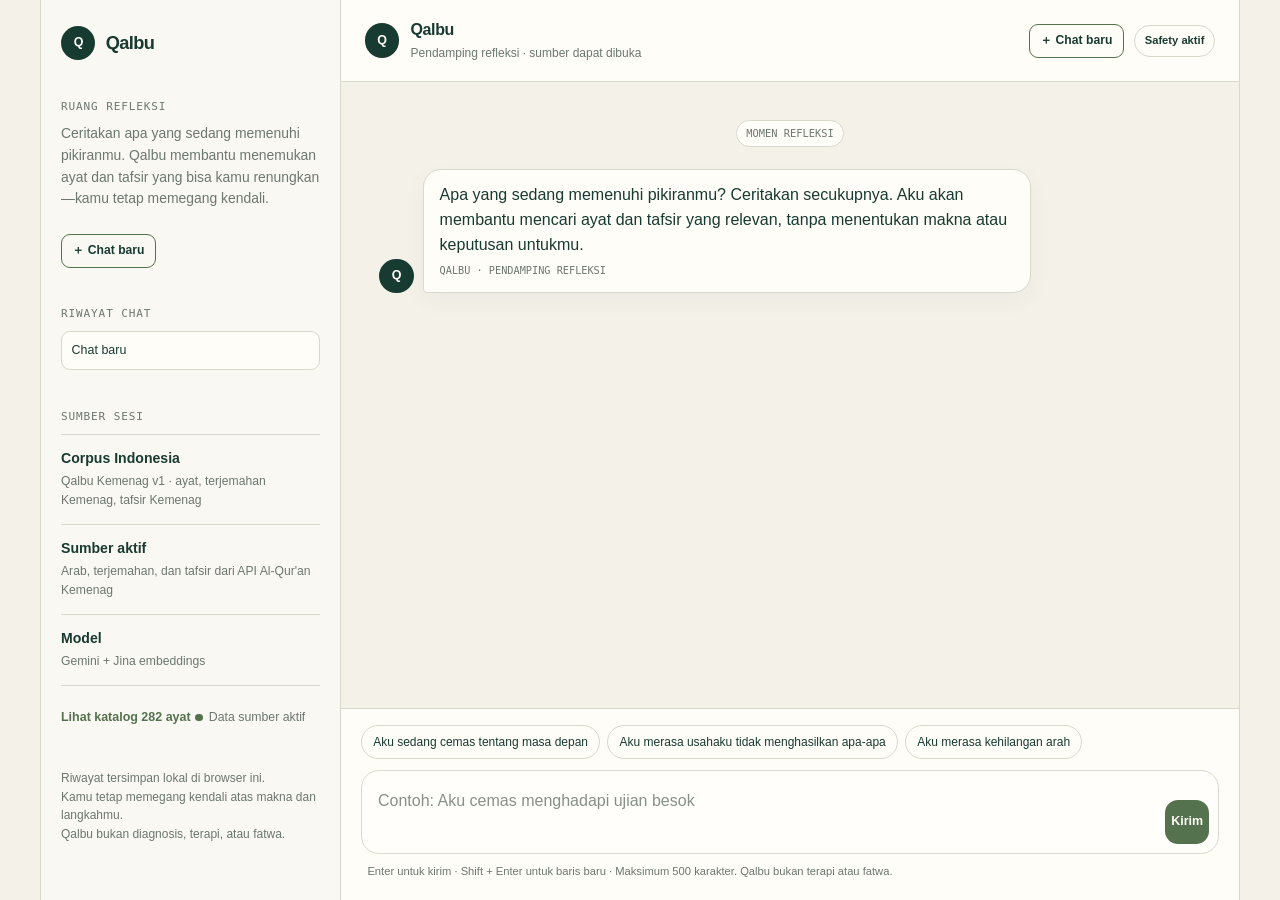
==== commit 1be6accc: "feat: add Kemenag Quran dataset catalog" ====
--- a/frontend/index.html
+++ b/frontend/index.html
@@ -10,6 +10,7 @@
     .message-row{display:flex;align-items:flex-end;gap:.55rem;margin:.8rem 0;animation:arrive .2s ease both}.message-row.user{justify-content:flex-end}.bubble{max-width:min(78%,38rem);border:1px solid var(--line);border-radius:18px 18px 18px 4px;background:var(--paper);padding:.82rem 1rem;box-shadow:0 8px 24px rgba(23,58,49,.04)}.user .bubble{border-color:var(--moss);border-radius:18px 18px 4px 18px;background:var(--moss);color:#fffdf8;box-shadow:none}.bubble p{margin:0;white-space:pre-wrap}.meta{display:block;margin-top:.35rem;color:var(--muted);font-family:ui-monospace,monospace;font-size:.64rem}.reflection-attribution{padding-top:.25rem}.user .meta{color:#e0ebd8;text-align:right}.response-kicker{margin-bottom:.35rem;color:var(--moss);font-family:ui-monospace,monospace;font-size:.67rem;letter-spacing:.06em;text-transform:uppercase}.references{margin-top:1rem;padding-top:.75rem;border-top:1px solid var(--line)}.references-title{color:var(--muted);font-size:.72rem;font-weight:600}.why-source{margin-top:.65rem;padding:.55rem .65rem;border:1px solid var(--line);border-radius:9px;background:#f8f7f1}.why-source summary{color:var(--ink);cursor:pointer;font-size:.74rem;font-weight:600}.why-source p{margin:.45rem 0 0;color:var(--muted);font-size:.75rem;line-height:1.55}.reference{display:flex;justify-content:space-between;gap:1rem;padding:.55rem 0;border-bottom:1px solid #ece9df;font-size:.8rem}.reference small{color:var(--muted);font-family:ui-monospace,monospace;white-space:nowrap}.evidence{margin-top:.8rem;border:1px solid var(--line);border-radius:12px;background:#faf9f4;overflow:hidden}.evidence-head{display:flex;justify-content:space-between;gap:1rem;padding:.65rem .75rem;border-bottom:1px solid var(--line);font-size:.78rem;font-weight:600}.evidence-head small{color:var(--muted);font-family:ui-monospace,monospace;font-size:.67rem}.arabic{margin:0;padding:.9rem .85rem;color:#173a31;border-bottom:1px solid var(--line);font-family:"Noto Naskh Arabic",Amiri,serif;font-size:1.6rem;line-height:2.1;text-align:right}.translation{margin:0;padding:.8rem .85rem;border-bottom:1px solid var(--line);color:#30483f;line-height:1.7}.tafsir{padding:.7rem .85rem}.tafsir summary{color:var(--muted);cursor:pointer;font-size:.75rem;font-weight:600}.tafsir p{margin:.55rem 0 0;color:#30483f;line-height:1.7}.evidence-status{display:block;padding:.5rem .75rem;color:var(--muted);background:#f2f1eb;font-size:.68rem}.crisis{border-left:4px solid var(--alert);background:#f5e7e3}.safety-status{display:inline-flex;align-items:center;min-height:32px;padding:.3rem .6rem;border:1px solid var(--line);border-radius:999px;color:var(--ink);font-size:.7rem;font-weight:600}
     .composer{min-width:0;padding:1rem 1.25rem 1.25rem;border-top:1px solid var(--line);background:var(--paper)}.suggestions{display:flex;max-width:100%;flex-wrap:wrap;gap:.45rem;margin:0 0 .7rem}.suggestion{min-height:34px;border:1px solid var(--line);border-radius:999px;background:transparent;color:var(--ink);padding:.26rem .7rem;font-size:.75rem;transition:transform .16s ease-out,background .16s ease-out,border-color .16s ease-out}.suggestion:hover{border-color:var(--moss);background:var(--mist)}.composer-box{display:flex;min-width:0;align-items:flex-end;gap:.7rem;padding:.55rem;border:1px solid var(--line);border-radius:18px;background:#fffefa}textarea{display:block;width:100%;min-width:0;flex:1;min-height:44px;max-height:150px;resize:none;border:0;outline:0;background:transparent;color:var(--ink);padding:.55rem .45rem;line-height:1.45}textarea::placeholder{color:#879087;opacity:1}.send{display:grid;place-items:center;min-width:44px;min-height:44px;border:0;border-radius:13px;background:var(--moss);color:#fffdf8;font-size:.78rem;font-weight:700;transition:transform .16s ease-out,opacity .16s ease-out}.send:disabled{cursor:wait;opacity:.6}.hint{display:block;margin:.55rem .4rem 0;color:var(--muted);font-size:.7rem}.error{color:var(--alert)}.retry{margin-top:.75rem;min-height:34px;border:1px solid #be857e;border-radius:9px;background:transparent;color:var(--alert);padding:.35rem .65rem;font-size:.78rem;transition:transform .16s ease-out,background .16s ease-out}.skeleton .bone{height:.72rem;margin:.55rem 0;border-radius:99px;background:linear-gradient(90deg,#e6e9df,#f1f2ed,#e6e9df);background-size:200% 100%;animation:shimmer 1.8s ease infinite}.skeleton .bone:nth-child(2){width:84%}.skeleton .bone:nth-child(3){width:58%}.new-chat:active,.suggestion:active,.send:active,.retry:active,.history-button:active{transform:scale(.97)}@keyframes arrive{from{opacity:0;transform:translateY(4px)}to{opacity:1;transform:translateY(0)}}@keyframes shimmer{to{background-position:-200% 0}}
     @media(max-width:767px){.app{width:100%;display:block;border:0}.sidebar{display:none}.chat{min-height:100dvh}.chat-header{min-height:72px;padding-inline:1rem}.privacy{display:none}.conversation{padding:1rem}.bubble{max-width:88%}.composer{padding:.75rem}.suggestions{flex-wrap:nowrap;overflow:auto;padding-bottom:.15rem}.suggestion{white-space:nowrap;flex:0 0 auto}}@media(prefers-reduced-motion:reduce){*,*::before,*::after{animation-duration:.01ms!important;transition-duration:.01ms!important}}.sr-only{position:absolute;width:1px;height:1px;padding:0;margin:-1px;overflow:hidden;clip:rect(0,0,0,0);white-space:nowrap;border:0}
+    .dataset-link{display:inline-block;margin-top:1rem;color:var(--moss);font-size:.78rem;font-weight:700;text-decoration:none}.dataset-link:hover{text-decoration:underline}
   </style>
 </head>
 <body>
@@ -19,7 +20,7 @@
       <p class="sidebar-title">Ruang refleksi</p><p class="sidebar-copy">Ceritakan apa yang sedang memenuhi pikiranmu. Qalbu membantu menemukan ayat dan tafsir yang bisa kamu renungkan—kamu tetap memegang kendali.</p><button class="new-chat" id="new-chat-sidebar" type="button">＋ Chat baru</button>
       <nav aria-label="Riwayat chat"><p class="sidebar-title">Riwayat chat</p><div class="history-list" id="history-list"><p class="history-empty">Belum ada chat tersimpan.</p></div></nav>
       <p class="sidebar-title">Sumber sesi</p>
-      <ul class="source-list"><li><strong>Corpus Indonesia</strong><span>Qalbu seed v1 · ayat, terjemahan Kemenag, tafsir Kemenag</span></li><li><strong>Sumber aktif</strong><span>Arab, terjemahan, dan tafsir dari API Al-Qur'an Kemenag</span></li><li><strong>Model</strong><span>Gemini + Jina embeddings</span></li></ul>
+      <ul class="source-list"><li><strong>Corpus Indonesia</strong><span>Qalbu Kemenag v1 · ayat, terjemahan Kemenag, tafsir Kemenag</span></li><li><strong>Sumber aktif</strong><span>Arab, terjemahan, dan tafsir dari API Al-Qur'an Kemenag</span></li><li><strong>Model</strong><span>Gemini + Jina embeddings</span></li></ul><a class="dataset-link" href="/dataset">Lihat katalog 282 ayat</a>
       <span class="source-state"><i class="dot" aria-hidden="true"></i>Data sumber aktif</span><p class="sidebar-foot">Riwayat tersimpan lokal di browser ini.<br>Kamu tetap memegang kendali atas makna dan langkahmu.<br>Qalbu bukan diagnosis, terapi, atau fatwa.</p>
     </aside>
     <section class="chat" aria-labelledby="chat-title">
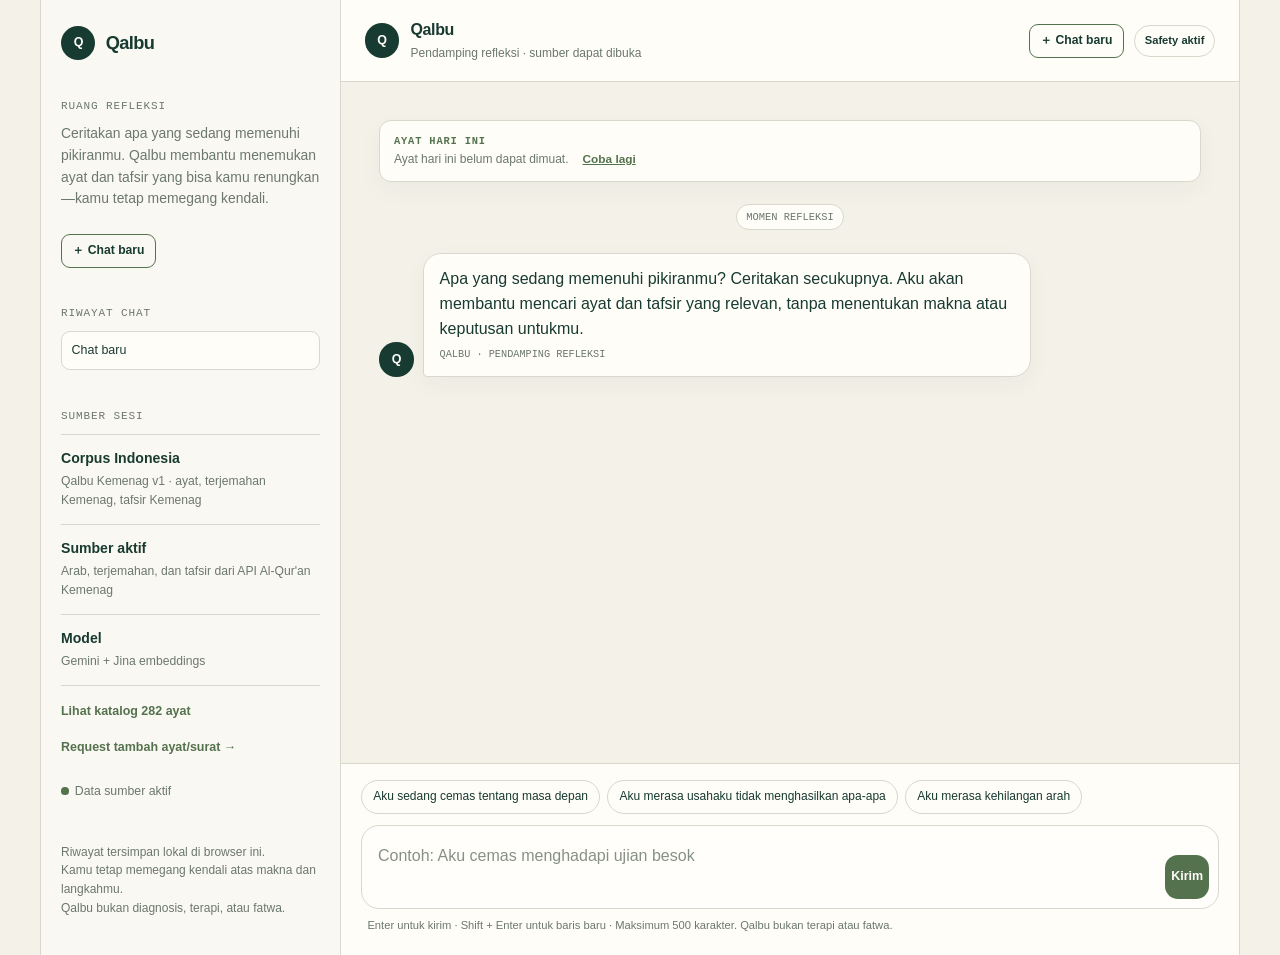
==== commit edd4d3d6: "feat(dataset): add verse of day, verse detail, and intent routing Adds deterministic Ayat Hari Ini s" ====
--- a/frontend/index.html
+++ b/frontend/index.html
@@ -12,6 +12,9 @@
     @media(max-width:767px){.app{width:100%;display:block;border:0}.sidebar{display:none}.chat{min-height:100dvh}.chat-header{min-height:72px;padding-inline:1rem}.privacy{display:none}.conversation{padding:1rem}.bubble{max-width:88%}.composer{padding:.75rem}.suggestions{flex-wrap:nowrap;overflow:auto;padding-bottom:.15rem}.suggestion{white-space:nowrap;flex:0 0 auto}}@media(prefers-reduced-motion:reduce){*,*::before,*::after{animation-duration:.01ms!important;transition-duration:.01ms!important}}.sr-only{position:absolute;width:1px;height:1px;padding:0;margin:-1px;overflow:hidden;clip:rect(0,0,0,0);white-space:nowrap;border:0}
     .dataset-link{display:inline-block;margin-top:1rem;color:var(--moss);font-size:.78rem;font-weight:700;text-decoration:none}.dataset-link:hover{text-decoration:underline}
   </style>
+  <style>
+    .daily-verse{margin:0 0 1.4rem;padding:.72rem .85rem;border:1px solid var(--line);border-radius:12px;background:var(--paper);box-shadow:0 8px 24px rgba(23,58,49,.04)}.daily-verse-label{color:var(--moss);font-family:ui-monospace,monospace;font-size:.65rem;font-weight:700;letter-spacing:.08em}.daily-verse-content{display:flex;align-items:center;gap:.8rem;margin-top:.25rem;min-width:0}.daily-verse-reference{flex:0 0 auto;font-size:.78rem;font-weight:700}.daily-verse-translation{min-width:0;overflow:hidden;color:#30483f;font-size:.78rem;text-overflow:ellipsis;white-space:nowrap}.daily-verse-link{flex:0 0 auto;color:var(--moss);font-size:.74rem;font-weight:700;text-decoration:none;white-space:nowrap}.daily-verse-link:hover{text-decoration:underline}.daily-verse-link:focus-visible{outline:3px solid #aabf9d;outline-offset:3px;border-radius:3px}.daily-verse-source{display:block;margin-top:.35rem;color:var(--muted);font-size:.67rem;white-space:nowrap;overflow:hidden;text-overflow:ellipsis}.daily-verse-error{color:var(--muted);font-size:.75rem}.daily-verse-retry{margin-left:.5rem;border:0;background:transparent;color:var(--moss);font:inherit;font-size:.74rem;font-weight:700;text-decoration:underline;cursor:pointer}@media(max-width:767px){.daily-verse-content{display:grid;grid-template-columns:minmax(0,1fr) auto;gap:.25rem .6rem}.daily-verse-translation{grid-column:1 / -1}.daily-verse-link{grid-column:2;grid-row:1}.daily-verse-source{grid-column:1 / -1}}
+  </style>
 </head>
 <body>
   <main class="app">
@@ -20,12 +23,12 @@
       <p class="sidebar-title">Ruang refleksi</p><p class="sidebar-copy">Ceritakan apa yang sedang memenuhi pikiranmu. Qalbu membantu menemukan ayat dan tafsir yang bisa kamu renungkan—kamu tetap memegang kendali.</p><button class="new-chat" id="new-chat-sidebar" type="button">＋ Chat baru</button>
       <nav aria-label="Riwayat chat"><p class="sidebar-title">Riwayat chat</p><div class="history-list" id="history-list"><p class="history-empty">Belum ada chat tersimpan.</p></div></nav>
       <p class="sidebar-title">Sumber sesi</p>
-      <ul class="source-list"><li><strong>Corpus Indonesia</strong><span>Qalbu Kemenag v1 · ayat, terjemahan Kemenag, tafsir Kemenag</span></li><li><strong>Sumber aktif</strong><span>Arab, terjemahan, dan tafsir dari API Al-Qur'an Kemenag</span></li><li><strong>Model</strong><span>Gemini + Jina embeddings</span></li></ul><a class="dataset-link" href="/dataset">Lihat katalog 282 ayat</a>
+      <ul class="source-list"><li><strong>Corpus Indonesia</strong><span>Qalbu Kemenag v1 · ayat, terjemahan Kemenag, tafsir Kemenag</span></li><li><strong>Sumber aktif</strong><span>Arab, terjemahan, dan tafsir dari API Al-Qur'an Kemenag</span></li><li><strong>Model</strong><span>Gemini + Jina embeddings</span></li></ul><a class="dataset-link" href="/dataset">Lihat katalog 282 ayat</a><a class="dataset-link" href="/dataset#request-dataset">Request tambah ayat/surat →</a>
       <span class="source-state"><i class="dot" aria-hidden="true"></i>Data sumber aktif</span><p class="sidebar-foot">Riwayat tersimpan lokal di browser ini.<br>Kamu tetap memegang kendali atas makna dan langkahmu.<br>Qalbu bukan diagnosis, terapi, atau fatwa.</p>
     </aside>
     <section class="chat" aria-labelledby="chat-title">
       <header class="chat-header"><div class="chat-person"><span class="avatar" aria-hidden="true">Q</span><div><h1 id="chat-title">Qalbu</h1><p>Pendamping refleksi · sumber dapat dibuka</p></div></div><div class="header-actions"><button class="new-chat" id="new-chat" type="button">＋ Chat baru</button><span class="safety-status">Safety aktif</span></div></header>
-      <div class="conversation" id="conversation" role="log" aria-live="polite"><div class="day">MOMEN REFLEKSI</div><article class="message-row assistant"><span class="avatar" aria-hidden="true">Q</span><div class="bubble"><p>Apa yang sedang memenuhi pikiranmu? Ceritakan secukupnya. Aku akan membantu mencari ayat dan tafsir yang relevan, tanpa menentukan makna atau keputusan untukmu.</p><small class="meta">QALBU · PENDAMPING REFLEKSI</small></div></article><div id="result"></div></div>
+      <div class="conversation" id="conversation" role="log" aria-live="polite"><section class="daily-verse" id="daily-verse" aria-labelledby="daily-verse-title" aria-live="polite"><div class="daily-verse-label" id="daily-verse-title">AYAT HARI INI</div><div class="daily-verse-error" id="daily-verse-state">Memuat ayat…</div></section><div class="day">MOMEN REFLEKSI</div><article class="message-row assistant"><span class="avatar" aria-hidden="true">Q</span><div class="bubble"><p>Apa yang sedang memenuhi pikiranmu? Ceritakan secukupnya. Aku akan membantu mencari ayat dan tafsir yang relevan, tanpa menentukan makna atau keputusan untukmu.</p><small class="meta">QALBU · PENDAMPING REFLEKSI</small></div></article><div id="result"></div></div>
       <form class="composer" id="chat-form"><div class="suggestions" aria-label="Contoh refleksi"><button class="suggestion" type="button">Aku sedang cemas tentang masa depan</button><button class="suggestion" type="button">Aku merasa usahaku tidak menghasilkan apa-apa</button><button class="suggestion" type="button">Aku merasa kehilangan arah</button></div><label class="sr-only" for="message">Ceritakan apa yang sedang memenuhi pikiranmu</label><div class="composer-box"><textarea id="message" name="message" maxlength="500" placeholder="Contoh: Aku cemas menghadapi ujian besok"></textarea><button class="send" id="send" type="submit" aria-label="Kirim refleksi">Kirim</button></div><span class="hint">Enter untuk kirim · Shift + Enter untuk baris baru · Maksimum 500 karakter. Qalbu bukan terapi atau fatwa.</span></form>
     </section>
   </main>
@@ -43,15 +46,18 @@
     form.addEventListener('submit',event=>{event.preventDefault();submit()});message.addEventListener('input',resize);message.addEventListener('keydown',event=>{if(event.key==='Enter'&&!event.shiftKey){event.preventDefault();submit()}});document.querySelectorAll('.suggestion').forEach(button=>button.addEventListener('click',()=>{message.value=button.textContent;resize();message.focus()}));resize();
   </script>
   <script>
-    (()=>{const key='qalbu.chat-history.v1',max=12,conversation=document.querySelector('#conversation'),resultNode=document.querySelector('#result'),historyList=document.querySelector('#history-list'),newButtons=document.querySelectorAll('#new-chat,#new-chat-sidebar'),sendButton=document.querySelector('#send');let sessions=[],currentId='',timer=null,storage=true;const intro=[...conversation.children].filter(node=>node!==resultNode).map(node=>node.outerHTML).join('');
+    (()=>{const state=document.querySelector('#daily-verse-state');let rotationTimer;function render(data){state.className='daily-verse-content';state.replaceChildren();const reference=document.createElement('strong'),translation=document.createElement('span'),link=document.createElement('a'),source=document.createElement('small');reference.className='daily-verse-reference';reference.textContent='QS. '+data.surah_name+' '+data.surah_number+':'+data.ayah_number;translation.className='daily-verse-translation';translation.textContent=data.translation||'Terjemahan belum tersedia.';translation.title=translation.textContent;link.className='daily-verse-link';link.href=data.detail_url;link.textContent='Buka ayat →';source.className='daily-verse-source';source.textContent=data.source_status||'Status sumber tidak tersedia';state.append(reference,translation,link,source);scheduleRotation()}function scheduleRotation(){clearTimeout(rotationTimer);const parts=new Intl.DateTimeFormat('en-CA',{timeZone:'Asia/Jakarta',year:'numeric',month:'2-digit',day:'2-digit'}).formatToParts(new Date()).reduce((result,item)=>(result[item.type]=item.value,result),{});const tomorrow=Date.UTC(Number(parts.year),Number(parts.month)-1,Number(parts.day)+1)-7*60*60*1000;rotationTimer=setTimeout(load,Math.max(1000,tomorrow-Date.now()+1000))}function error(){state.className='daily-verse-error';state.replaceChildren(document.createTextNode('Ayat hari ini belum dapat dimuat.'));const retry=document.createElement('button');retry.type='button';retry.className='daily-verse-retry';retry.textContent='Coba lagi';retry.onclick=load;state.append(retry)}async function load(){state.className='daily-verse-error';state.textContent='Memuat ayat…';try{const response=await fetch('/api/v1/dataset/verse-of-day');if(!response.ok)throw Error('daily verse unavailable');render(await response.json())}catch(_){error()}}load()})();
+  </script>
+  <script>
+    (()=>{const key='qalbu.chat-history.v1',max=12,conversation=document.querySelector('#conversation'),resultNode=document.querySelector('#result'),historyList=document.querySelector('#history-list'),newButtons=document.querySelectorAll('#new-chat,#new-chat-sidebar'),sendButton=document.querySelector('#send');let sessions=[],currentId='',timer=null,storage=true;const historyNodes=()=>[...conversation.children].filter(node=>node!==resultNode&&node.id!=='daily-verse');const intro=historyNodes().map(node=>node.outerHTML).join('');
       try{sessions=JSON.parse(localStorage.getItem(key)||'[]').filter(item=>item&&item.id&&typeof item.html==='string').slice(0,max)}catch(_){storage=false}
       const save=()=>{if(!storage)return;try{localStorage.setItem(key,JSON.stringify(sessions.slice(0,max)))}catch(_){storage=false}};
       const current=()=>sessions.find(item=>item.id===currentId);
-      const snapshot=()=>[...conversation.children].filter(node=>node!==resultNode).map(node=>node.outerHTML).join('');
+      const snapshot=()=>historyNodes().map(node=>node.outerHTML).join('');
       const title=()=>{const user=[...conversation.querySelectorAll('.message-row.user .bubble p')][0];return user?.textContent?.trim().slice(0,42)||'Chat baru'};
       const persist=()=>{const item=current();if(!item)return;item.html=snapshot();item.title=title();item.updatedAt=Date.now();save();renderHistory()};
       function renderHistory(){historyList.replaceChildren();if(!sessions.length){const empty=document.createElement('p');empty.className='history-empty';empty.textContent='Belum ada chat tersimpan.';historyList.append(empty);return}sessions.slice().sort((a,b)=>(b.updatedAt||0)-(a.updatedAt||0)).forEach(item=>{const row=document.createElement('div'),button=document.createElement('button');row.className='history-item';button.className='history-button'+(item.id===currentId?' active':'');button.type='button';button.textContent=item.title||'Chat baru';button.title=button.textContent;button.onclick=()=>{if(sendButton.disabled)return;restore(item)};row.append(button);historyList.append(row)})}
-      function restore(item){currentId=item.id;while(resultNode.previousSibling)resultNode.previousSibling.remove();const template=document.createElement('template');template.innerHTML=item.html||intro;template.content.querySelectorAll('script,iframe,object,embed,link').forEach(node=>node.remove());template.content.querySelectorAll('*').forEach(node=>[...node.attributes].filter(attribute=>attribute.name.startsWith('on')).forEach(attribute=>node.removeAttribute(attribute.name)));resultNode.before(template.content);renderHistory();conversation.scrollTop=conversation.scrollHeight;document.querySelector('#message').focus()}
+      function restore(item){currentId=item.id;while(resultNode.previousSibling&&resultNode.previousSibling.id!=='daily-verse')resultNode.previousSibling.remove();const template=document.createElement('template');template.innerHTML=item.html||intro;template.content.querySelectorAll('script,iframe,object,embed,link').forEach(node=>node.remove());template.content.querySelectorAll('*').forEach(node=>[...node.attributes].filter(attribute=>attribute.name.startsWith('on')).forEach(attribute=>node.removeAttribute(attribute.name)));resultNode.before(template.content);renderHistory();conversation.scrollTop=conversation.scrollHeight;document.querySelector('#message').focus()}
       function fresh(){if(sendButton.disabled)return;const item={id:Date.now().toString(36)+Math.random().toString(36).slice(2,7),title:'Chat baru',html:intro,updatedAt:Date.now()};sessions=[item,...sessions].slice(0,max);currentId=item.id;restore(item);save()}
       if(!sessions.length){const item={id:Date.now().toString(36)+Math.random().toString(36).slice(2,7),title:'Chat baru',html:intro,updatedAt:Date.now()};sessions=[item];currentId=item.id;save()}else restore(sessions.slice().sort((a,b)=>(b.updatedAt||0)-(a.updatedAt||0))[0]);
       newButtons.forEach(button=>button.addEventListener('click',fresh));const observer=new MutationObserver(()=>{clearTimeout(timer);timer=setTimeout(persist,120)});observer.observe(conversation,{childList:true});window.addEventListener('beforeunload',persist);renderHistory();
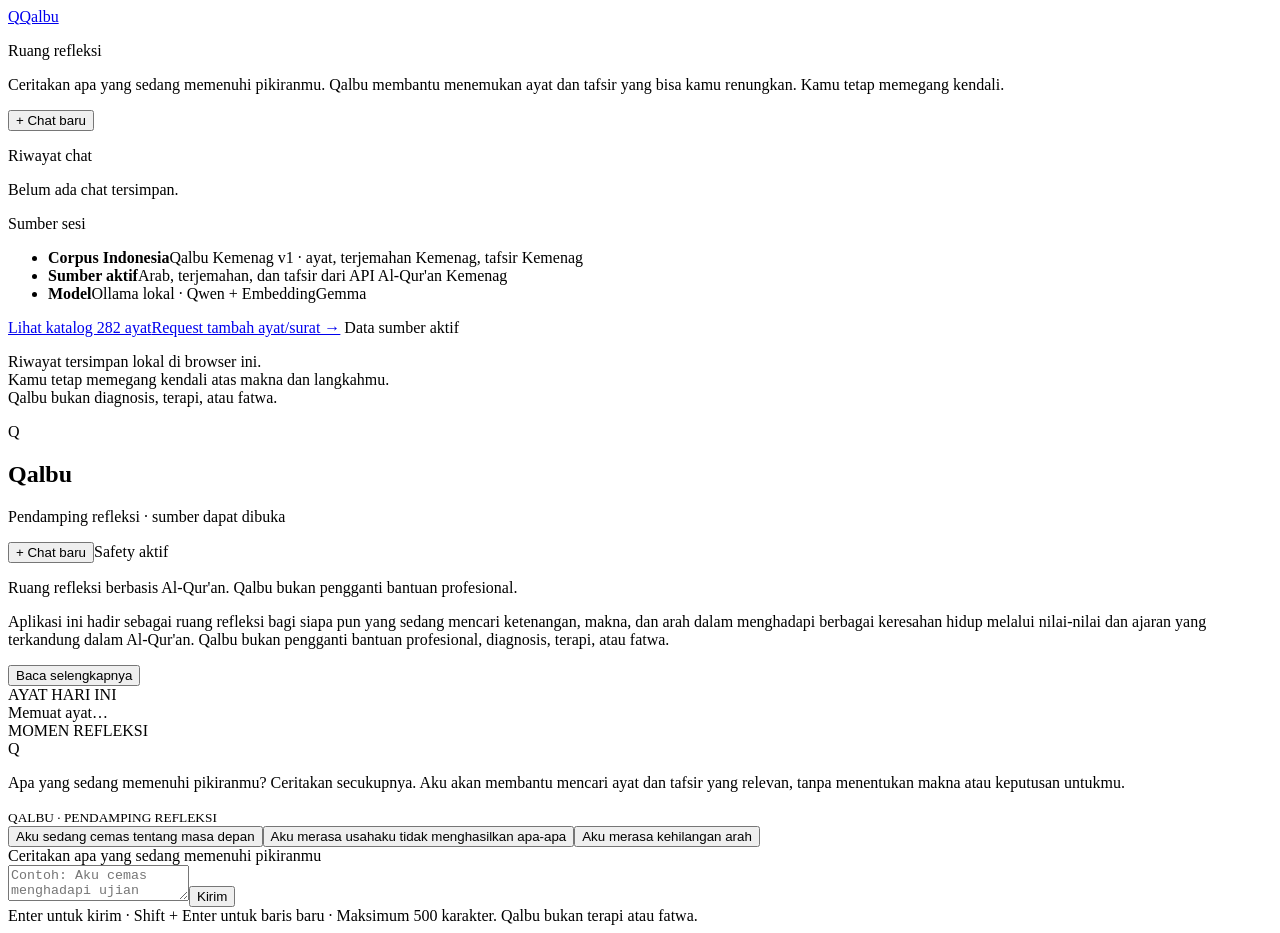
==== commit 432694e8: "feat!: replace cloud providers with local Ollama and PostgreSQL - Gemini and Jina adapters replaced " ====
--- a/frontend/index.html
+++ b/frontend/index.html
@@ -2,66 +2,41 @@
 <html lang="id">
 <head>
   <meta charset="utf-8"><meta name="viewport" content="width=device-width, initial-scale=1"><meta name="theme-color" content="#173A31"><meta name="google" content="notranslate">
-  <title>Qalbu — Ruang refleksi</title>
-  <style>
-    :root{--canvas:#f4f1e9;--paper:#fffdf8;--ink:#173a31;--moss:#55724e;--mist:#e8efe2;--line:#d8d8cc;--muted:#6b776f;--alert:#8a4a44}*{box-sizing:border-box}html{max-width:100%;overflow-x:hidden;background:var(--canvas)}body{max-width:100%;margin:0;overflow-x:hidden;color:var(--ink);font:16px/1.55 Geist,ui-sans-serif,sans-serif}button,textarea{font:inherit}button{cursor:pointer}button:focus-visible,textarea:focus-visible{outline:3px solid #aabf9d;outline-offset:3px}.app{width:min(1200px,calc(100% - 48px));min-height:100dvh;margin:auto;display:grid;grid-template-columns:300px minmax(0,1fr);border-inline:1px solid var(--line);background:var(--paper)}
-    .sidebar{padding:1.6rem 1.25rem;border-right:1px solid var(--line);background:#faf8f2}.brand{display:flex;align-items:center;gap:.65rem;color:var(--ink);font-weight:700;font-size:1.14rem;letter-spacing:-.035em;text-decoration:none}.brand-mark,.avatar{display:grid;place-items:center;flex:0 0 auto;width:2.15rem;height:2.15rem;border-radius:50%;background:var(--ink);color:var(--paper);font-size:.78rem;font-weight:700}.sidebar-title{margin:2.35rem 0 .55rem;color:var(--muted);font-family:"Geist Mono",monospace;font-size:.69rem;letter-spacing:.08em;text-transform:uppercase}.sidebar-copy{margin:0 0 1.5rem;color:var(--muted);font-size:.87rem}.source-list{margin:0;padding:0;list-style:none;border-top:1px solid var(--line)}.source-list li{padding:.85rem 0;border-bottom:1px solid var(--line)}.source-list strong,.source-list span{display:block}.source-list strong{font-size:.88rem;font-weight:600}.source-list span{margin-top:.14rem;color:var(--muted);font-size:.76rem}.source-state{display:inline-flex;align-items:center;gap:.38rem;margin-top:1.4rem;color:var(--muted);font-size:.77rem}.dot{width:.48rem;height:.48rem;border-radius:50%;background:var(--moss)}.sidebar-foot{margin-top:2.5rem;color:var(--muted);font-size:.75rem}.history-list{display:grid;gap:.35rem}.history-item{display:flex;align-items:center;gap:.35rem}.history-button{display:block;min-width:0;flex:1;overflow:hidden;border:1px solid transparent;border-radius:9px;background:transparent;color:var(--ink);padding:.55rem .6rem;text-align:left;text-overflow:ellipsis;white-space:nowrap;font-size:.78rem}.history-button:hover,.history-button.active{border-color:var(--line);background:var(--paper)}.history-empty{margin:0;color:var(--muted);font-size:.76rem}
-    .chat{min-width:0;display:grid;grid-template-rows:auto minmax(0,1fr) auto;min-height:100dvh}.chat-header{display:flex;align-items:center;justify-content:space-between;gap:1rem;min-height:82px;padding:1rem 1.5rem;border-bottom:1px solid var(--line)}.chat-person{display:flex;align-items:center;gap:.7rem;min-width:0}.chat-person h1{margin:0;font-size:1rem;letter-spacing:-.025em}.chat-person p{margin:.06rem 0 0;color:var(--muted);font-size:.75rem}.header-actions{display:flex;align-items:center;gap:.65rem}.privacy{color:var(--muted);font-family:"Geist Mono",monospace;font-size:.67rem;white-space:nowrap}.new-chat{min-height:34px;border:1px solid var(--moss);border-radius:9px;background:transparent;color:var(--ink);padding:.35rem .65rem;font-size:.76rem;font-weight:700;transition:transform .16s ease-out,background .16s ease-out}.new-chat:hover{background:var(--mist)}.conversation{min-height:0;overflow:auto;padding:clamp(1.3rem,3vw,2.4rem);background:var(--canvas)}.day{width:max-content;margin:0 auto 1.4rem;padding:.25rem .6rem;border:1px solid var(--line);border-radius:999px;color:var(--muted);background:var(--paper);font-family:"Geist Mono",monospace;font-size:.65rem}
-    .message-row{display:flex;align-items:flex-end;gap:.55rem;margin:.8rem 0;animation:arrive .2s ease both}.message-row.user{justify-content:flex-end}.bubble{max-width:min(78%,38rem);border:1px solid var(--line);border-radius:18px 18px 18px 4px;background:var(--paper);padding:.82rem 1rem;box-shadow:0 8px 24px rgba(23,58,49,.04)}.user .bubble{border-color:var(--moss);border-radius:18px 18px 4px 18px;background:var(--moss);color:#fffdf8;box-shadow:none}.bubble p{margin:0;white-space:pre-wrap}.meta{display:block;margin-top:.35rem;color:var(--muted);font-family:ui-monospace,monospace;font-size:.64rem}.reflection-attribution{padding-top:.25rem}.user .meta{color:#e0ebd8;text-align:right}.response-kicker{margin-bottom:.35rem;color:var(--moss);font-family:ui-monospace,monospace;font-size:.67rem;letter-spacing:.06em;text-transform:uppercase}.references{margin-top:1rem;padding-top:.75rem;border-top:1px solid var(--line)}.references-title{color:var(--muted);font-size:.72rem;font-weight:600}.why-source{margin-top:.65rem;padding:.55rem .65rem;border:1px solid var(--line);border-radius:9px;background:#f8f7f1}.why-source summary{color:var(--ink);cursor:pointer;font-size:.74rem;font-weight:600}.why-source p{margin:.45rem 0 0;color:var(--muted);font-size:.75rem;line-height:1.55}.reference{display:flex;justify-content:space-between;gap:1rem;padding:.55rem 0;border-bottom:1px solid #ece9df;font-size:.8rem}.reference small{color:var(--muted);font-family:ui-monospace,monospace;white-space:nowrap}.evidence{margin-top:.8rem;border:1px solid var(--line);border-radius:12px;background:#faf9f4;overflow:hidden}.evidence-head{display:flex;justify-content:space-between;gap:1rem;padding:.65rem .75rem;border-bottom:1px solid var(--line);font-size:.78rem;font-weight:600}.evidence-head small{color:var(--muted);font-family:ui-monospace,monospace;font-size:.67rem}.arabic{margin:0;padding:.9rem .85rem;color:#173a31;border-bottom:1px solid var(--line);font-family:"Noto Naskh Arabic",Amiri,serif;font-size:1.6rem;line-height:2.1;text-align:right}.translation{margin:0;padding:.8rem .85rem;border-bottom:1px solid var(--line);color:#30483f;line-height:1.7}.tafsir{padding:.7rem .85rem}.tafsir summary{color:var(--muted);cursor:pointer;font-size:.75rem;font-weight:600}.tafsir p{margin:.55rem 0 0;color:#30483f;line-height:1.7}.evidence-status{display:block;padding:.5rem .75rem;color:var(--muted);background:#f2f1eb;font-size:.68rem}.crisis{border-left:4px solid var(--alert);background:#f5e7e3}.safety-status{display:inline-flex;align-items:center;min-height:32px;padding:.3rem .6rem;border:1px solid var(--line);border-radius:999px;color:var(--ink);font-size:.7rem;font-weight:600}
-    .composer{min-width:0;padding:1rem 1.25rem 1.25rem;border-top:1px solid var(--line);background:var(--paper)}.suggestions{display:flex;max-width:100%;flex-wrap:wrap;gap:.45rem;margin:0 0 .7rem}.suggestion{min-height:34px;border:1px solid var(--line);border-radius:999px;background:transparent;color:var(--ink);padding:.26rem .7rem;font-size:.75rem;transition:transform .16s ease-out,background .16s ease-out,border-color .16s ease-out}.suggestion:hover{border-color:var(--moss);background:var(--mist)}.composer-box{display:flex;min-width:0;align-items:flex-end;gap:.7rem;padding:.55rem;border:1px solid var(--line);border-radius:18px;background:#fffefa}textarea{display:block;width:100%;min-width:0;flex:1;min-height:44px;max-height:150px;resize:none;border:0;outline:0;background:transparent;color:var(--ink);padding:.55rem .45rem;line-height:1.45}textarea::placeholder{color:#879087;opacity:1}.send{display:grid;place-items:center;min-width:44px;min-height:44px;border:0;border-radius:13px;background:var(--moss);color:#fffdf8;font-size:.78rem;font-weight:700;transition:transform .16s ease-out,opacity .16s ease-out}.send:disabled{cursor:wait;opacity:.6}.hint{display:block;margin:.55rem .4rem 0;color:var(--muted);font-size:.7rem}.error{color:var(--alert)}.retry{margin-top:.75rem;min-height:34px;border:1px solid #be857e;border-radius:9px;background:transparent;color:var(--alert);padding:.35rem .65rem;font-size:.78rem;transition:transform .16s ease-out,background .16s ease-out}.skeleton .bone{height:.72rem;margin:.55rem 0;border-radius:99px;background:linear-gradient(90deg,#e6e9df,#f1f2ed,#e6e9df);background-size:200% 100%;animation:shimmer 1.8s ease infinite}.skeleton .bone:nth-child(2){width:84%}.skeleton .bone:nth-child(3){width:58%}.new-chat:active,.suggestion:active,.send:active,.retry:active,.history-button:active{transform:scale(.97)}@keyframes arrive{from{opacity:0;transform:translateY(4px)}to{opacity:1;transform:translateY(0)}}@keyframes shimmer{to{background-position:-200% 0}}
-    @media(max-width:767px){.app{width:100%;display:block;border:0}.sidebar{display:none}.chat{min-height:100dvh}.chat-header{min-height:72px;padding-inline:1rem}.privacy{display:none}.conversation{padding:1rem}.bubble{max-width:88%}.composer{padding:.75rem}.suggestions{flex-wrap:nowrap;overflow:auto;padding-bottom:.15rem}.suggestion{white-space:nowrap;flex:0 0 auto}}@media(prefers-reduced-motion:reduce){*,*::before,*::after{animation-duration:.01ms!important;transition-duration:.01ms!important}}.sr-only{position:absolute;width:1px;height:1px;padding:0;margin:-1px;overflow:hidden;clip:rect(0,0,0,0);white-space:nowrap;border:0}
-    .dataset-link{display:inline-block;margin-top:1rem;color:var(--moss);font-size:.78rem;font-weight:700;text-decoration:none}.dataset-link:hover{text-decoration:underline}
-  </style>
-  <style>
-    .daily-verse{margin:0 0 1.4rem;padding:.72rem .85rem;border:1px solid var(--line);border-radius:12px;background:var(--paper);box-shadow:0 8px 24px rgba(23,58,49,.04)}.daily-verse-label{color:var(--moss);font-family:ui-monospace,monospace;font-size:.65rem;font-weight:700;letter-spacing:.08em}.daily-verse-content{display:flex;align-items:center;gap:.8rem;margin-top:.25rem;min-width:0}.daily-verse-reference{flex:0 0 auto;font-size:.78rem;font-weight:700}.daily-verse-translation{min-width:0;overflow:hidden;color:#30483f;font-size:.78rem;text-overflow:ellipsis;white-space:nowrap}.daily-verse-link{flex:0 0 auto;color:var(--moss);font-size:.74rem;font-weight:700;text-decoration:none;white-space:nowrap}.daily-verse-link:hover{text-decoration:underline}.daily-verse-link:focus-visible{outline:3px solid #aabf9d;outline-offset:3px;border-radius:3px}.daily-verse-source{display:block;margin-top:.35rem;color:var(--muted);font-size:.67rem;white-space:nowrap;overflow:hidden;text-overflow:ellipsis}.daily-verse-error{color:var(--muted);font-size:.75rem}.daily-verse-retry{margin-left:.5rem;border:0;background:transparent;color:var(--moss);font:inherit;font-size:.74rem;font-weight:700;text-decoration:underline;cursor:pointer}@media(max-width:767px){.daily-verse-content{display:grid;grid-template-columns:minmax(0,1fr) auto;gap:.25rem .6rem}.daily-verse-translation{grid-column:1 / -1}.daily-verse-link{grid-column:2;grid-row:1}.daily-verse-source{grid-column:1 / -1}}
-  </style>
+  <title>Qalbu · Ruang refleksi</title>
+  <link rel="stylesheet" href="/assets/css/tokens.css">
+  <link rel="stylesheet" href="/assets/css/chat.css">
+  <link rel="stylesheet" href="/assets/css/daily-verse.css">
+  <link rel="stylesheet" href="/assets/css/disclaimer.css">
 </head>
 <body>
   <main class="app">
     <aside class="sidebar" aria-label="Informasi Qalbu">
       <a class="brand" href="/" aria-label="Qalbu, beranda"><span class="brand-mark">Q</span>Qalbu</a>
-      <p class="sidebar-title">Ruang refleksi</p><p class="sidebar-copy">Ceritakan apa yang sedang memenuhi pikiranmu. Qalbu membantu menemukan ayat dan tafsir yang bisa kamu renungkan—kamu tetap memegang kendali.</p><button class="new-chat" id="new-chat-sidebar" type="button">＋ Chat baru</button>
+      <p class="sidebar-title">Ruang refleksi</p><p class="sidebar-copy">Ceritakan apa yang sedang memenuhi pikiranmu. Qalbu membantu menemukan ayat dan tafsir yang bisa kamu renungkan. Kamu tetap memegang kendali.</p><button class="new-chat" id="new-chat-sidebar" type="button">+ Chat baru</button>
       <nav aria-label="Riwayat chat"><p class="sidebar-title">Riwayat chat</p><div class="history-list" id="history-list"><p class="history-empty">Belum ada chat tersimpan.</p></div></nav>
       <p class="sidebar-title">Sumber sesi</p>
-      <ul class="source-list"><li><strong>Corpus Indonesia</strong><span>Qalbu Kemenag v1 · ayat, terjemahan Kemenag, tafsir Kemenag</span></li><li><strong>Sumber aktif</strong><span>Arab, terjemahan, dan tafsir dari API Al-Qur'an Kemenag</span></li><li><strong>Model</strong><span>Gemini + Jina embeddings</span></li></ul><a class="dataset-link" href="/dataset">Lihat katalog 282 ayat</a><a class="dataset-link" href="/dataset#request-dataset">Request tambah ayat/surat →</a>
+      <ul class="source-list"><li><strong>Corpus Indonesia</strong><span>Qalbu Kemenag v1 · ayat, terjemahan Kemenag, tafsir Kemenag</span></li><li><strong>Sumber aktif</strong><span>Arab, terjemahan, dan tafsir dari API Al-Qur'an Kemenag</span></li><li><strong>Model</strong><span>Ollama lokal · Qwen + EmbeddingGemma</span></li></ul><a class="dataset-link" href="/dataset">Lihat katalog 282 ayat</a><a class="dataset-link" href="/dataset#request-dataset">Request tambah ayat/surat →</a>
       <span class="source-state"><i class="dot" aria-hidden="true"></i>Data sumber aktif</span><p class="sidebar-foot">Riwayat tersimpan lokal di browser ini.<br>Kamu tetap memegang kendali atas makna dan langkahmu.<br>Qalbu bukan diagnosis, terapi, atau fatwa.</p>
     </aside>
     <section class="chat" aria-labelledby="chat-title">
-      <header class="chat-header"><div class="chat-person"><span class="avatar" aria-hidden="true">Q</span><div><h1 id="chat-title">Qalbu</h1><p>Pendamping refleksi · sumber dapat dibuka</p></div></div><div class="header-actions"><button class="new-chat" id="new-chat" type="button">＋ Chat baru</button><span class="safety-status">Safety aktif</span></div></header>
+      <header class="chat-header"><div class="chat-person"><span class="avatar" aria-hidden="true">Q</span><div><h1 id="chat-title">Qalbu</h1><p>Pendamping refleksi · sumber dapat dibuka</p></div></div><div class="header-actions"><button class="new-chat" id="new-chat" type="button">+ Chat baru</button><span class="safety-status">Safety aktif</span></div></header>
+      <aside class="disclaimer" aria-labelledby="disclaimer-summary">
+        <span class="disclaimer-rule" aria-hidden="true"></span>
+        <div class="disclaimer-copy">
+          <p class="disclaimer-summary" id="disclaimer-summary">Ruang refleksi berbasis Al-Qur'an. Qalbu bukan pengganti bantuan profesional.</p>
+          <div class="disclaimer-detail" id="disclaimer-detail" aria-hidden="true">
+            <p>Aplikasi ini hadir sebagai ruang refleksi bagi siapa pun yang sedang mencari ketenangan, makna, dan arah dalam menghadapi berbagai keresahan hidup melalui nilai-nilai dan ajaran yang terkandung dalam Al-Qur'an. Qalbu bukan pengganti bantuan profesional, diagnosis, terapi, atau fatwa.</p>
+          </div>
+        </div>
+        <button class="disclaimer-toggle" id="disclaimer-toggle" type="button" aria-expanded="false" aria-controls="disclaimer-detail">Baca selengkapnya</button>
+      </aside>
       <div class="conversation" id="conversation" role="log" aria-live="polite"><section class="daily-verse" id="daily-verse" aria-labelledby="daily-verse-title" aria-live="polite"><div class="daily-verse-label" id="daily-verse-title">AYAT HARI INI</div><div class="daily-verse-error" id="daily-verse-state">Memuat ayat…</div></section><div class="day">MOMEN REFLEKSI</div><article class="message-row assistant"><span class="avatar" aria-hidden="true">Q</span><div class="bubble"><p>Apa yang sedang memenuhi pikiranmu? Ceritakan secukupnya. Aku akan membantu mencari ayat dan tafsir yang relevan, tanpa menentukan makna atau keputusan untukmu.</p><small class="meta">QALBU · PENDAMPING REFLEKSI</small></div></article><div id="result"></div></div>
       <form class="composer" id="chat-form"><div class="suggestions" aria-label="Contoh refleksi"><button class="suggestion" type="button">Aku sedang cemas tentang masa depan</button><button class="suggestion" type="button">Aku merasa usahaku tidak menghasilkan apa-apa</button><button class="suggestion" type="button">Aku merasa kehilangan arah</button></div><label class="sr-only" for="message">Ceritakan apa yang sedang memenuhi pikiranmu</label><div class="composer-box"><textarea id="message" name="message" maxlength="500" placeholder="Contoh: Aku cemas menghadapi ujian besok"></textarea><button class="send" id="send" type="submit" aria-label="Kirim refleksi">Kirim</button></div><span class="hint">Enter untuk kirim · Shift + Enter untuk baris baru · Maksimum 500 karakter. Qalbu bukan terapi atau fatwa.</span></form>
     </section>
   </main>
-  <script>
-    const form=document.querySelector('#chat-form'),message=document.querySelector('#message'),send=document.querySelector('#send'),result=document.querySelector('#result'),conversation=document.querySelector('#conversation');let lastMessage='',pendingRow=null;
-    function resize(){message.style.height='auto';message.style.height=Math.min(150,Math.max(44,message.scrollHeight))+'px'}function scrollToLatest(){conversation.scrollTop=conversation.scrollHeight}function row(kind){const item=document.createElement('article');item.className='message-row '+kind;return item}
-    function addUser(text){const item=row('user'),bubble=document.createElement('div'),copy=document.createElement('p'),meta=document.createElement('small');bubble.className='bubble';copy.textContent=text;meta.className='meta';meta.textContent='KAMU';bubble.append(copy,meta);item.append(bubble);result.before(item);scrollToLatest()}
-    function clearPending(){if(pendingRow){pendingRow.remove();pendingRow=null}}
-    function loading(){clearPending();const item=row('assistant'),avatar=document.createElement('span'),bubble=document.createElement('div');avatar.className='avatar';avatar.setAttribute('aria-hidden','true');avatar.textContent='Q';bubble.className='bubble skeleton';bubble.setAttribute('aria-label','Qalbu sedang menyiapkan refleksi');bubble.innerHTML='<div class="bone"></div><div class="bone"></div><div class="bone"></div>';item.append(avatar,bubble);result.before(item);pendingRow=item;scrollToLatest()}
-    function renderResponse(data){clearPending();const item=row('assistant'),avatar=document.createElement('span'),bubble=document.createElement('div'),kicker=document.createElement('div'),answer=document.createElement('p'),attribution=document.createElement('small'),meta=document.createElement('small'),references=data.references||[],evidence=data.evidence||[],hasSources=references.length>0||evidence.length>0||Boolean(data.safety_note),isFallback=/refleksi ai (sedang )?(tidak tersedia|belum tersedia)/i.test(data.answer||'');avatar.className='avatar';avatar.setAttribute('aria-hidden','true');avatar.textContent='Q';bubble.className='bubble'+(isFallback?' fallback':'');kicker.className='response-kicker';kicker.textContent=isFallback?'Sumber untuk direnungkan':'Ruang refleksi';answer.className='reflection-text';answer.textContent=data.answer||'';bubble.append(kicker,answer);if(!isFallback){attribution.className='meta reflection-attribution';attribution.textContent='Refleksi AI · sumber ditampilkan di bawah';bubble.append(attribution)}if(hasSources){const refs=document.createElement('section'),title=document.createElement('div'),why=document.createElement('details'),whySummary=document.createElement('summary'),whyText=document.createElement('p');refs.className='references';title.className='references-title';title.textContent='Ayat dan tafsir untuk direnungkan';why.className='why-source';whySummary.textContent='Mengapa sumber ini muncul?';whyText.textContent='Qalbu mencocokkan konteks ceritamu dengan sumber yang tersedia. Kamu tetap bebas menilai apakah kaitannya terasa relevan.';why.append(whySummary,whyText);refs.append(title,why);if(!evidence.length){references.forEach(ref=>{const reference=document.createElement('div'),name=document.createElement('span'),ayah=document.createElement('small');reference.className='reference';name.textContent=ref.surah_name;ayah.textContent=ref.ayah_start===ref.ayah_end?'Ayat '+ref.ayah_start:'Ayat '+ref.ayah_start+'–'+ref.ayah_end;reference.append(name,ayah);refs.append(reference)})}evidence.forEach(source=>{const card=document.createElement('section'),head=document.createElement('div'),name=document.createElement('span'),ayah=document.createElement('small'),arabic=document.createElement('blockquote'),translation=document.createElement('p'),tafsir=document.createElement('details'),summary=document.createElement('summary'),tafsirText=document.createElement('p'),status=document.createElement('small');const defaultTranslationName='Terjemahan Indonesia';const missingTranslation='Terjemahan Indonesia belum tersedia pada sumber ini.';card.className='evidence';head.className='evidence-head';name.textContent='Al-Qur’an · '+source.surah_name;ayah.textContent=source.surah_number+':'+source.ayah_start+(source.ayah_end!==source.ayah_start?'–'+source.ayah_end:'');head.append(name,ayah);arabic.className='arabic';arabic.lang='ar';arabic.dir='rtl';arabic.translate=false;arabic.textContent=source.arabic_text||'Teks Arab tidak tersedia pada sumber ini.';translation.className='translation';translation.lang='id';translation.textContent=source.translation?(source.translation_name||defaultTranslationName)+': '+source.translation:missingTranslation;tafsir.className='tafsir';summary.textContent=source.tafsir?'Baca tafsir sumber':'Tafsir belum tersedia';tafsirText.textContent=source.tafsir||'Tafsir tidak tersedia pada sumber ini.';tafsir.append(summary,tafsirText);status.className='evidence-status';status.textContent=source.source_status;card.append(head,arabic,translation,tafsir,status);refs.append(card)});if(data.safety_note){const note=document.createElement('small');note.className='evidence-status';note.textContent=data.safety_note;refs.append(note)}bubble.append(refs)}meta.className='meta';meta.textContent=isFallback?'QALBU · SUMBER SAJA':'QALBU · SUMBER TERSEDIA DI ATAS';bubble.append(meta);item.append(avatar,bubble);result.before(item);scrollToLatest()}
-    function renderError(text){clearPending();const item=row('assistant'),avatar=document.createElement('span'),bubble=document.createElement('div'),copy=document.createElement('p'),retry=document.createElement('button');avatar.className='avatar';avatar.setAttribute('aria-hidden','true');avatar.textContent='Q';bubble.className='bubble error';copy.textContent=text;retry.className='retry';retry.type='button';retry.textContent='Coba lagi';retry.onclick=()=>submit(lastMessage);bubble.append(copy,retry);item.append(avatar,bubble);result.before(item);scrollToLatest()}
-    function renderCrisis(data){clearPending();const item=row('assistant'),avatar=document.createElement('span'),bubble=document.createElement('div'),title=document.createElement('strong'),copy=document.createElement('p');avatar.className='avatar';avatar.setAttribute('aria-hidden','true');avatar.textContent='Q';bubble.className='bubble crisis';bubble.setAttribute('role','alert');title.textContent='Bantuan segera';copy.textContent=data.message;if(data.tel){const call=document.createElement('a');call.className='retry';call.href=data.tel;call.textContent='Hubungi '+data.crisis_line;bubble.append(title,copy,call)}else{bubble.append(title,copy)}item.append(avatar,bubble);result.before(item);title.tabIndex=-1;title.focus();scrollToLatest()}
-    async function consumeSSE(response,onEvent){if(!response.ok)throw Error('Permintaan belum bisa diproses.');const reader=response.body.getReader(),decoder=new TextDecoder();let buffer='';while(true){const {value,done}=await reader.read();buffer+=decoder.decode(value||new Uint8Array(),{stream:!done});let boundary;while((boundary=buffer.indexOf('\n\n'))>=0){const block=buffer.slice(0,boundary);buffer=buffer.slice(boundary+2);let event='message',data='{}';block.split('\n').forEach(line=>{if(line.startsWith('event:'))event=line.slice(6).trim();if(line.startsWith('data:'))data=line.slice(5).trim()});onEvent(event,JSON.parse(data))}if(done)break}}
-    async function submit(value){const text=(value||message.value).trim();if(!text)return;let settled=false;lastMessage=text;message.value='';resize();send.disabled=true;addUser(text);loading();try{const response=await fetch('/api/v1/chat',{method:'POST',headers:{'Content-Type':'application/json','Accept':'text/event-stream'},body:JSON.stringify({message:text})});await consumeSSE(response,(event,data)=>{if(event==='response'){renderResponse(data);settled=true}else if(event==='crisis'){renderCrisis(data);settled=true}else if(event==='error'){renderError(data.message||'Terjadi kendala. Coba lagi.');settled=true}else if(event==='done'&&!settled){renderError('Refleksi belum tersedia. Coba lagi.');settled=true}})}catch(error){renderError(error instanceof TypeError?'Backend Qalbu tidak terhubung. Jalankan server lokal, lalu coba lagi.':(error.message||'Terjadi kendala. Coba lagi.'))}finally{send.disabled=false;message.focus()}}
-    form.addEventListener('submit',event=>{event.preventDefault();submit()});message.addEventListener('input',resize);message.addEventListener('keydown',event=>{if(event.key==='Enter'&&!event.shiftKey){event.preventDefault();submit()}});document.querySelectorAll('.suggestion').forEach(button=>button.addEventListener('click',()=>{message.value=button.textContent;resize();message.focus()}));resize();
-  </script>
-  <script>
-    (()=>{const state=document.querySelector('#daily-verse-state');let rotationTimer;function render(data){state.className='daily-verse-content';state.replaceChildren();const reference=document.createElement('strong'),translation=document.createElement('span'),link=document.createElement('a'),source=document.createElement('small');reference.className='daily-verse-reference';reference.textContent='QS. '+data.surah_name+' '+data.surah_number+':'+data.ayah_number;translation.className='daily-verse-translation';translation.textContent=data.translation||'Terjemahan belum tersedia.';translation.title=translation.textContent;link.className='daily-verse-link';link.href=data.detail_url;link.textContent='Buka ayat →';source.className='daily-verse-source';source.textContent=data.source_status||'Status sumber tidak tersedia';state.append(reference,translation,link,source);scheduleRotation()}function scheduleRotation(){clearTimeout(rotationTimer);const parts=new Intl.DateTimeFormat('en-CA',{timeZone:'Asia/Jakarta',year:'numeric',month:'2-digit',day:'2-digit'}).formatToParts(new Date()).reduce((result,item)=>(result[item.type]=item.value,result),{});const tomorrow=Date.UTC(Number(parts.year),Number(parts.month)-1,Number(parts.day)+1)-7*60*60*1000;rotationTimer=setTimeout(load,Math.max(1000,tomorrow-Date.now()+1000))}function error(){state.className='daily-verse-error';state.replaceChildren(document.createTextNode('Ayat hari ini belum dapat dimuat.'));const retry=document.createElement('button');retry.type='button';retry.className='daily-verse-retry';retry.textContent='Coba lagi';retry.onclick=load;state.append(retry)}async function load(){state.className='daily-verse-error';state.textContent='Memuat ayat…';try{const response=await fetch('/api/v1/dataset/verse-of-day');if(!response.ok)throw Error('daily verse unavailable');render(await response.json())}catch(_){error()}}load()})();
-  </script>
-  <script>
-    (()=>{const key='qalbu.chat-history.v1',max=12,conversation=document.querySelector('#conversation'),resultNode=document.querySelector('#result'),historyList=document.querySelector('#history-list'),newButtons=document.querySelectorAll('#new-chat,#new-chat-sidebar'),sendButton=document.querySelector('#send');let sessions=[],currentId='',timer=null,storage=true;const historyNodes=()=>[...conversation.children].filter(node=>node!==resultNode&&node.id!=='daily-verse');const intro=historyNodes().map(node=>node.outerHTML).join('');
-      try{sessions=JSON.parse(localStorage.getItem(key)||'[]').filter(item=>item&&item.id&&typeof item.html==='string').slice(0,max)}catch(_){storage=false}
-      const save=()=>{if(!storage)return;try{localStorage.setItem(key,JSON.stringify(sessions.slice(0,max)))}catch(_){storage=false}};
-      const current=()=>sessions.find(item=>item.id===currentId);
-      const snapshot=()=>historyNodes().map(node=>node.outerHTML).join('');
-      const title=()=>{const user=[...conversation.querySelectorAll('.message-row.user .bubble p')][0];return user?.textContent?.trim().slice(0,42)||'Chat baru'};
-      const persist=()=>{const item=current();if(!item)return;item.html=snapshot();item.title=title();item.updatedAt=Date.now();save();renderHistory()};
-      function renderHistory(){historyList.replaceChildren();if(!sessions.length){const empty=document.createElement('p');empty.className='history-empty';empty.textContent='Belum ada chat tersimpan.';historyList.append(empty);return}sessions.slice().sort((a,b)=>(b.updatedAt||0)-(a.updatedAt||0)).forEach(item=>{const row=document.createElement('div'),button=document.createElement('button');row.className='history-item';button.className='history-button'+(item.id===currentId?' active':'');button.type='button';button.textContent=item.title||'Chat baru';button.title=button.textContent;button.onclick=()=>{if(sendButton.disabled)return;restore(item)};row.append(button);historyList.append(row)})}
-      function restore(item){currentId=item.id;while(resultNode.previousSibling&&resultNode.previousSibling.id!=='daily-verse')resultNode.previousSibling.remove();const template=document.createElement('template');template.innerHTML=item.html||intro;template.content.querySelectorAll('script,iframe,object,embed,link').forEach(node=>node.remove());template.content.querySelectorAll('*').forEach(node=>[...node.attributes].filter(attribute=>attribute.name.startsWith('on')).forEach(attribute=>node.removeAttribute(attribute.name)));resultNode.before(template.content);renderHistory();conversation.scrollTop=conversation.scrollHeight;document.querySelector('#message').focus()}
-      function fresh(){if(sendButton.disabled)return;const item={id:Date.now().toString(36)+Math.random().toString(36).slice(2,7),title:'Chat baru',html:intro,updatedAt:Date.now()};sessions=[item,...sessions].slice(0,max);currentId=item.id;restore(item);save()}
-      if(!sessions.length){const item={id:Date.now().toString(36)+Math.random().toString(36).slice(2,7),title:'Chat baru',html:intro,updatedAt:Date.now()};sessions=[item];currentId=item.id;save()}else restore(sessions.slice().sort((a,b)=>(b.updatedAt||0)-(a.updatedAt||0))[0]);
-      newButtons.forEach(button=>button.addEventListener('click',fresh));const observer=new MutationObserver(()=>{clearTimeout(timer);timer=setTimeout(persist,120)});observer.observe(conversation,{childList:true});window.addEventListener('beforeunload',persist);renderHistory();
-    })();
-  </script>
+  <script type="module" src="/assets/js/chat.js"></script>
+  <script type="module" src="/assets/js/daily-verse.js"></script>
+  <script type="module" src="/assets/js/history.js"></script>
+  <script type="module" src="/assets/js/disclaimer.js"></script>
 </body>
 </html>
